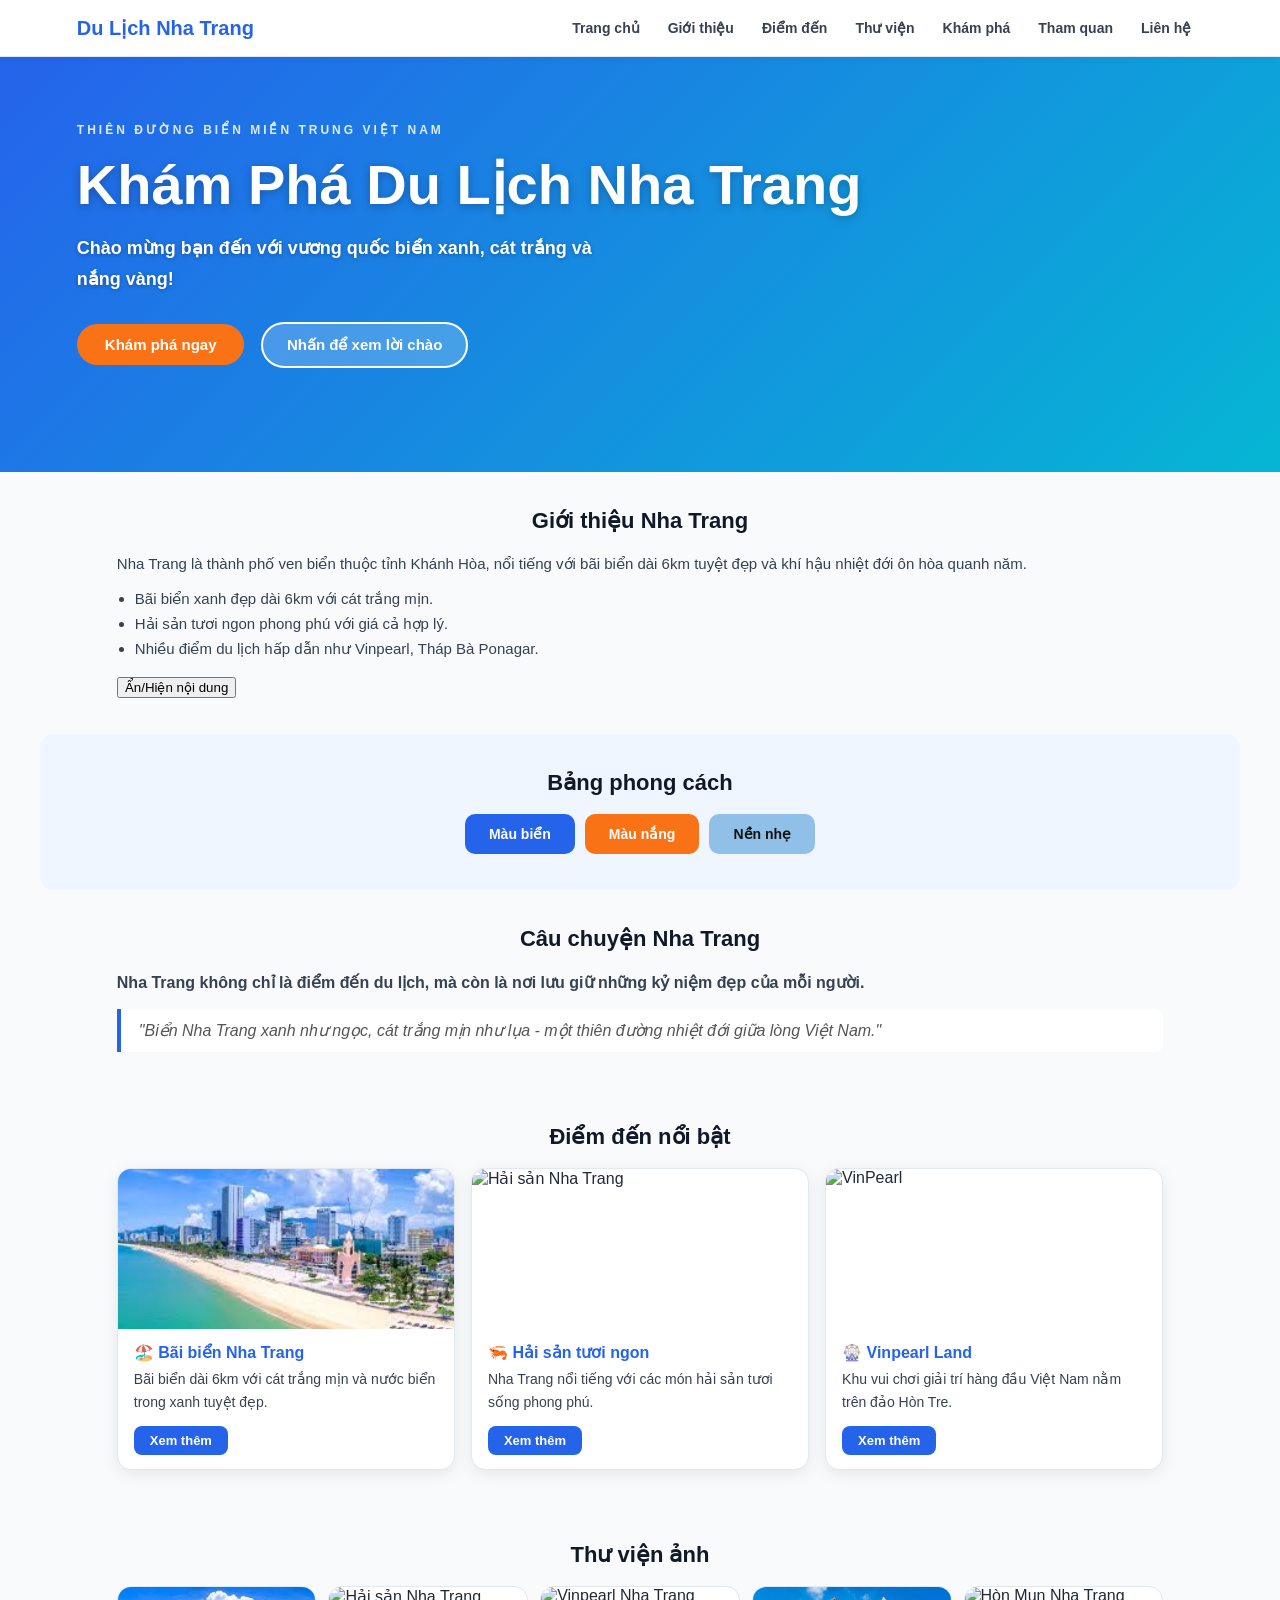
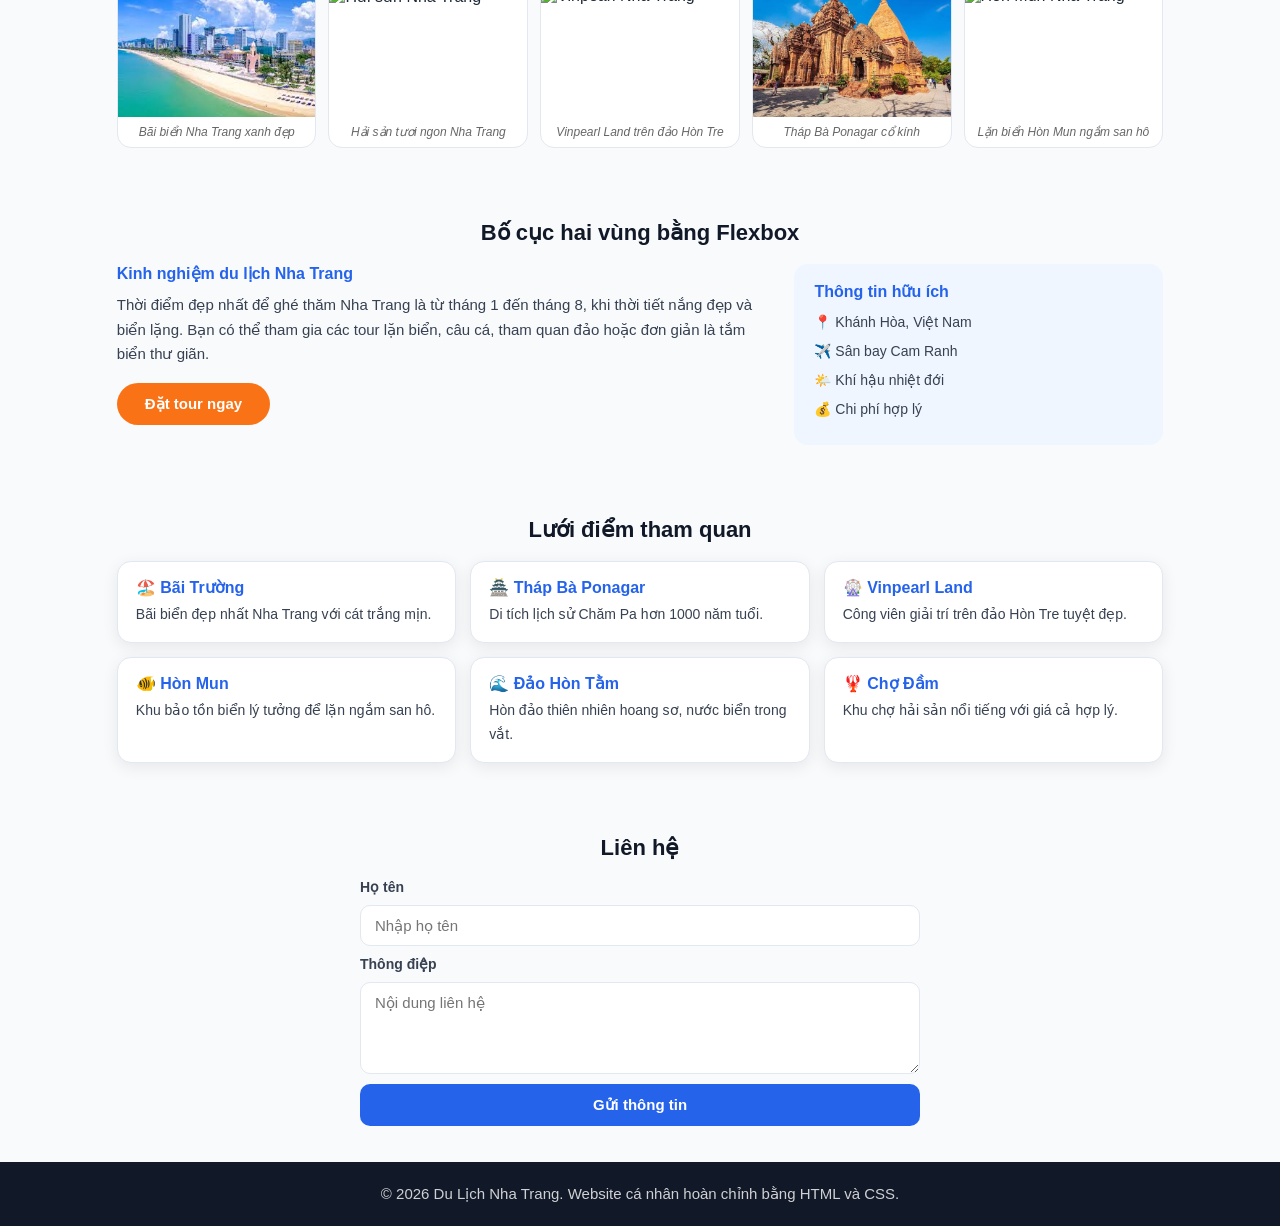
==== index.html @ 10d7f63f "Update index.html" ====
<!DOCTYPE html>
<html lang="vi">
<head>
  <link rel="stylesheet" href="css/styletonghop.css">
  <meta charset="UTF-8">
  <meta name="viewport" content="width=device-width, initial-scale=1.0">
  <title>Du Lịch Nha Trang</title>
</head>
<body>

<header class="site-header" id="top">
  <div class="brand">Du Lịch Nha Trang</div>
  <nav class="main-nav" aria-label="Điều hướng chính">
    <a href="#hero">Trang chủ</a>
    <a href="#about">Giới thiệu</a>
    <a href="#features">Điểm đến</a>
    <a href="#gallery">Thư viện</a>
    <a href="#layout">Khám phá</a>
    <a href="#portfolio">Tham quan</a>
    <a href="#contact">Liên hệ</a>
  </nav>
</header>

<main>

  <section class="hero" id="hero">
    <p class="eyebrow">Thiên đường biển miền Trung Việt Nam</p>
    <h1 id="mainTitle">Khám Phá Nha Trang</h1>
    <p class="intro" id="welcomeText">Nha Trang - thành phố biển xinh đẹp với bãi cát trắng mịn, nước biển xanh</p>
    <a class="primary-button" href="#about">Khám phá ngay</a>
    <button id="helloBtn">Nhấn để xem lời chào</button>
    <p id="helloResult"></p>
  </section>

  <section class="section about-section" id="about">
    <h2>Giới thiệu Nha Trang</h2>
    
    <div id="aboutContent">
      <p>Nha Trang là thành phố ven biển thuộc tỉnh Khánh Hòa, nổi tiếng với bãi biển dài 6km tuyệt đẹp và khí hậu nhiệt đới ôn hòa quanh năm.</p>
      <ul class="topic-list">
        <li>Bãi biển xanh đẹp dài 6km với cát trắng mịn.</li>
        <li>Hải sản tươi ngon phong phú với giá cả hợp lý.</li>
        <li>Nhiều điểm du lịch hấp dẫn như Vinpearl, Tháp Bà Ponagar.</li>
      </ul>
    </div>
    
    <button id="toggleAboutBtn">Ẩn/Hiện nội dung</button>
  </section>

  <section class="section style-guide" id="style-guide">
    <h2>Bảng phong cách</h2>
    <div class="swatches">
      <div class="swatch swatch-primary">Màu biển</div>
      <div class="swatch swatch-accent">Màu nắng</div>
      <div class="swatch swatch-soft">Nền nhẹ</div>
    </div>
  </section>

  <section class="section story-section" id="story">
    <h2>Câu chuyện Nha Trang</h2>
    <p class="lead">Nha Trang không chỉ là điểm đến du lịch, mà còn là nơi lưu giữ những kỷ niệm đẹp của mỗi người.</p>
    <blockquote>"Biển Nha Trang xanh như ngọc, cát trắng mịn như lụa - một thiên đường nhiệt đới giữa lòng Việt Nam."</blockquote>
  </section>

  <section class="section feature-section" id="features">
    <h2>Điểm đến nổi bật</h2>
    <div class="card-row">
      <article class="feature-card">
        <img src="img/biennhatrang.jpg" alt="Biển Nha Trang">
        <div class="card-body">
          <h3>🏖️ Bãi biển Nha Trang</h3>
          <p>Bãi biển dài 6km với cát trắng mịn và nước biển trong xanh tuyệt đẹp.</p>
          <a href="#" class="btn">Xem thêm</a>
        </div>
      </article>
      <article class="feature-card">
        <img src="img/haisannhatrang.jpg" alt="Hải sản Nha Trang">
        <div class="card-body">
          <h3>🦐 Hải sản tươi ngon</h3>
          <p>Nha Trang nổi tiếng với các món hải sản tươi sống phong phú.</p>
          <a href="#" class="btn">Xem thêm</a>
        </div>
      </article>
      <article class="feature-card">
        <img src="img/vin.jpg" alt="VinPearl">
        <div class="card-body">
          <h3>🎡 Vinpearl Land</h3>
          <p>Khu vui chơi giải trí hàng đầu Việt Nam nằm trên đảo Hòn Tre.</p>
          <a href="#" class="btn">Xem thêm</a>
        </div>
      </article>
    </div>
  </section>

  <section class="section gallery-section" id="gallery">
    <h2>Thư viện ảnh</h2>
    <div class="image-strip">
      <figure>
        <img src="img/biennhatrang.jpg" alt="Biển Nha Trang">
        <figcaption>Bãi biển Nha Trang xanh đẹp</figcaption>
      </figure>
      <figure>
        <img src="img/haisannhatrang.jpg" alt="Hải sản Nha Trang">
        <figcaption>Hải sản tươi ngon Nha Trang</figcaption>
      </figure>
      <figure>
        <img src="img/vin.jpg" alt="Vinpearl Nha Trang">
        <figcaption>Vinpearl Land trên đảo Hòn Tre</figcaption>
      </figure>
      <figure>
        <img src="img/thapba.jpg" alt="Tháp Bà Ponagar">
        <figcaption>Tháp Bà Ponagar cổ kính</figcaption>
      </figure>
      <figure>
        <img src="img/honmun.jpg" alt="Hòn Mun Nha Trang">
        <figcaption>Lặn biển Hòn Mun ngắm san hô</figcaption>
      </figure>
    </div>
  </section>

  <section class="section layout-section" id="layout">
    <h2>Bố cục hai vùng bằng Flexbox</h2>
    <div class="content-layout">
      <article class="main-content">
        <h3>Kinh nghiệm du lịch Nha Trang</h3>
        <p>Thời điểm đẹp nhất để ghé thăm Nha Trang là từ tháng 1 đến tháng 8, khi thời tiết nắng đẹp và biển lặng. Bạn có thể tham gia các tour lặn biển, câu cá, tham quan đảo hoặc đơn giản là tắm biển thư giãn.</p>
        <a class="primary-button" href="#contact">Đặt tour ngay</a>
      </article>
      <aside class="side-panel">
        <h3>Thông tin hữu ích</h3>
        <p>📍 Khánh Hòa, Việt Nam</p>
        <p>✈️ Sân bay Cam Ranh</p>
        <p>🌤️ Khí hậu nhiệt đới</p>
        <p>💰 Chi phí hợp lý</p>
      </aside>
    </div>
  </section>

  <section class="section portfolio-section" id="portfolio">
    <h2>Lưới điểm tham quan</h2>
    <div class="portfolio-grid">
      <article>
        <h3>🏖️ Bãi Trường</h3>
        <p>Bãi biển đẹp nhất Nha Trang với cát trắng mịn.</p>
      </article>
      <article>
        <h3>🏯 Tháp Bà Ponagar</h3>
        <p>Di tích lịch sử Chăm Pa hơn 1000 năm tuổi.</p>
      </article>
      <article>
        <h3>🎡 Vinpearl Land</h3>
        <p>Công viên giải trí trên đảo Hòn Tre tuyệt đẹp.</p>
      </article>
      <article>
        <h3>🐠 Hòn Mun</h3>
        <p>Khu bảo tồn biển lý tưởng để lặn ngắm san hô.</p>
      </article>
      <article>
        <h3>🌊 Đảo Hòn Tằm</h3>
        <p>Hòn đảo thiên nhiên hoang sơ, nước biển trong vắt.</p>
      </article>
      <article>
        <h3>🦞 Chợ Đầm</h3>
        <p>Khu chợ hải sản nổi tiếng với giá cả hợp lý.</p>
      </article>
    </div>
  </section>

  <section class="section contact-section" id="contact">
    <h2>Liên hệ</h2>
    <form class="contact-form" action="#" method="post">
      <label for="fullName">Họ tên</label>
      <input id="fullName" name="fullName" type="text" placeholder="Nhập họ tên">
      <label for="message">Thông điệp</label>
      <textarea id="message" name="message" rows="4" placeholder="Nội dung liên hệ"></textarea>
      <button type="submit">Gửi thông tin</button>
    </form>
  </section>

</main>

<footer class="site-footer">
  <p>© 2026 Du Lịch Nha Trang. Website cá nhân hoàn chỉnh bằng HTML và CSS.</p>
</footer>
  <script src="js/script.js"></script>
</body>
</html>
---- css/styletonghop.css ----
/* ============================================================
   styletonghop.css — Du Lịch Nha Trang
   ============================================================ */

/* --- Reset --- */
*, *::before, *::after { box-sizing: border-box; }

body {
  margin: 0;
  font-family: 'Segoe UI', Arial, sans-serif;
  color: #1f2937;
  background-color: #f8fafc;
}

h1, h2, h3, h4, p { margin: 0; }
a { color: #2563eb; text-decoration: none; }

img {
  max-width: 100%;
  height: auto;
  display: block;
}

/* --- CSS Variables --- */
:root {
  --primary: #2563eb;
  --accent:  #f97316;
  --soft:    #eff6ff;
  --dark:    #111827;
  --border:  #e2e8f0;
  --radius:  14px;
  --shadow:  0 4px 16px rgba(0,0,0,0.08);
}

/* ============================================================
   HEADER & NAV
   ============================================================ */
.site-header {
  display: flex;
  align-items: center;
  justify-content: space-between;
  padding: 14px 6%;
  background: #fff;
  border-bottom: 1px solid var(--border);
  position: sticky;
  top: 0;
  z-index: 100;
  box-shadow: 0 1px 8px rgba(0,0,0,0.06);
}

.brand {
  font-weight: 800;
  font-size: 20px;
  color: var(--primary);
}

.main-nav {
  display: flex;
  gap: 4px;
}

.main-nav a {
  padding: 6px 12px;
  border-radius: 8px;
  font-size: 14px;
  font-weight: 600;
  color: #374151;
  transition: background 0.2s, color 0.2s;
}

.main-nav a:hover {
  background: var(--soft);
  color: var(--primary);
}

/* ============================================================
   HERO
   ============================================================ */
.hero {
  padding: 64px 6%;
  background: linear-gradient(135deg, var(--primary) 0%, #06b6d4 100%);
  color: white;
}

.eyebrow {
  font-size: 12px;
  letter-spacing: 3px;
  text-transform: uppercase;
  opacity: 0.85;
  margin-bottom: 12px;
  font-weight: 600;
  color: white;
}

#mainTitle {
  font-size: clamp(32px, 5vw, 56px);
  font-weight: 800;
  line-height: 1.15;
  margin-bottom: 16px;
  color: white;
  text-shadow: 0 2px 8px rgba(0,0,0,0.25);
}

.intro {
  font-size: 18px;
  font-weight: 600;
  line-height: 1.7;
  max-width: 560px;
  margin-bottom: 28px;
  color: white;
  text-shadow: 0 1px 4px rgba(0,0,0,0.3);
  opacity: 1;
}

.primary-button {
  display: inline-block;
  padding: 12px 28px;
  background: var(--accent);
  color: #fff;
  border-radius: 999px;
  font-weight: 700;
  font-size: 15px;
  transition: opacity 0.2s, transform 0.2s;
  border: none;
  cursor: pointer;
}

.primary-button:hover {
  opacity: 0.88;
  transform: translateY(-1px);
}

/* Lời chào hiện sau khi click */
#helloResult {
  margin-top: 16px;
  font-size: 17px;
  font-weight: 700;
  color: white;
  text-shadow: 0 2px 6px rgba(0,0,0,0.3);
  min-height: 24px;
}

/* ============================================================
   SECTIONS CHUNG
   ============================================================ */
.section {
  padding: 36px 6%;
  max-width: 1200px;
  margin: 0 auto;
}

h2 {
  font-size: 22px;
  font-weight: 700;
  text-align: center;
  color: var(--dark);
  margin-bottom: 18px;
}

h3 {
  font-size: 16px;
  font-weight: 700;
  color: var(--primary);
  margin-bottom: 6px;
}

p, li {
  font-size: 15px;
  line-height: 1.65;
  color: #374151;
}

.topic-list {
  padding-left: 18px;
  margin-top: 10px;
  line-height: 2;
}

/* ============================================================
   ABOUT
   ============================================================ */
.about-section p {
  margin-top: 8px;
}

/* ============================================================
   BẢNG PHONG CÁCH
   ============================================================ */
.style-guide {
  background: var(--soft);
  border-radius: var(--radius);
}

.swatches {
  display: flex;
  gap: 10px;
  flex-wrap: wrap;
  justify-content: center;
}

.swatch {
  padding: 12px 24px;
  border-radius: 10px;
  font-weight: 700;
  font-size: 14px;
  color: white;
}

.swatch-primary { background: var(--primary); }
.swatch-accent  { background: var(--accent); }
.swatch-soft    { background: #90c0e8; color: #111; }

/* ============================================================
   STORY / BLOCKQUOTE
   ============================================================ */
.lead {
  font-size: 16px;
  font-weight: 600;
  margin-bottom: 12px;
}

blockquote {
  font-size: 16px;
  font-style: italic;
  border-left: 4px solid var(--primary);
  padding: 12px 18px;
  background: white;
  border-radius: 0 8px 8px 0;
  color: #555;
  margin: 0;
}

/* ============================================================
   CARDS (Điểm đến nổi bật)
   ============================================================ */
.card-row {
  display: flex;
  gap: 16px;
  flex-wrap: wrap;
}

.feature-card {
  flex: 1;
  min-width: 220px;
  border: 1px solid var(--border);
  border-radius: var(--radius);
  background: #fff;
  box-shadow: var(--shadow);
  overflow: hidden;
  transition: transform 0.2s, box-shadow 0.2s;
}

.feature-card:hover {
  transform: translateY(-3px);
  box-shadow: 0 8px 24px rgba(0,0,0,0.12);
}

.feature-card img {
  width: 100%;
  height: 160px;
  object-fit: cover;
  border-radius: 0;
}

.card-body {
  padding: 14px 16px;
}

.card-body h3 { margin-bottom: 6px; }

.card-body p {
  font-size: 14px;
  margin-bottom: 12px;
}

.btn {
  display: inline-block;
  padding: 7px 16px;
  background: var(--primary);
  color: white;
  border-radius: 8px;
  font-weight: 700;
  font-size: 13px;
  transition: background 0.2s;
}

.btn:hover { background: #1d4ed8; }

/* ============================================================
   GALLERY (Thư viện ảnh)
   ============================================================ */
.image-strip {
  display: flex;
  gap: 12px;
  flex-wrap: wrap;
}

.image-strip figure {
  flex: 1;
  min-width: 160px;
  margin: 0;
  border: 1px solid var(--border);
  border-radius: var(--radius);
  background: white;
  overflow: hidden;
}

.image-strip figure img {
  width: 100%;
  height: 130px;
  object-fit: cover;
  border-radius: 0;
}

figcaption {
  padding: 8px 10px;
  font-size: 12px;
  color: #666;
  text-align: center;
  font-style: italic;
}

/* ============================================================
   LAYOUT (Flexbox 2 cột)
   ============================================================ */
.content-layout {
  display: flex;
  gap: 20px;
  align-items: flex-start;
}

.main-content { flex: 2; }

.main-content p { margin: 10px 0 16px; }

.side-panel {
  flex: 1;
  padding: 18px 20px;
  background: var(--soft);
  border-radius: var(--radius);
}

.side-panel h3 { margin-bottom: 10px; }

.side-panel p {
  margin-bottom: 6px;
  font-size: 14px;
}

/* ============================================================
   PORTFOLIO GRID (Lưới tham quan)
   ============================================================ */
.portfolio-grid {
  display: grid;
  grid-template-columns: repeat(3, 1fr);
  gap: 14px;
}

.portfolio-grid article {
  padding: 16px 18px;
  background: #fff;
  border: 1px solid var(--border);
  border-radius: var(--radius);
  box-shadow: var(--shadow);
  transition: transform 0.2s;
}

.portfolio-grid article:hover {
  transform: translateY(-2px);
}

.portfolio-grid article h3 {
  margin-bottom: 6px;
}

.portfolio-grid article p {
  font-size: 14px;
}

/* ============================================================
   CONTACT FORM
   ============================================================ */
.contact-form {
  max-width: 560px;
  margin: 0 auto;
  display: grid;
  gap: 10px;
}

label {
  font-size: 14px;
  font-weight: 600;
  color: #374151;
}

input, textarea {
  width: 100%;
  padding: 11px 14px;
  border: 1px solid var(--border);
  border-radius: 10px;
  font: inherit;
  font-size: 15px;
  transition: border-color 0.2s;
}

input:focus, textarea:focus {
  outline: none;
  border-color: var(--primary);
}

button[type="submit"] {
  padding: 12px;
  background: var(--primary);
  color: white;
  border: 0;
  border-radius: 10px;
  font-weight: 700;
  font-size: 15px;
  cursor: pointer;
  transition: background 0.2s;
}

button[type="submit"]:hover {
  background: #1d4ed8;
}

/* ============================================================
   FOOTER
   ============================================================ */
.site-footer {
  padding: 20px 6%;
  text-align: center;
  color: white;
  background: var(--dark);
  font-size: 14px;
}

.site-footer p { color: rgba(255,255,255,0.8); }

/* ============================================================
   RESPONSIVE
   ============================================================ */
@media (max-width: 768px) {
  .site-header { padding: 12px 4%; }
  .main-nav a { padding: 5px 8px; font-size: 13px; }

  .hero { padding: 36px 4%; }

  .section { padding: 24px 4%; }

  .card-row,
  .content-layout,
  .image-strip { flex-direction: column; }

  .feature-card { min-width: unset; }

  .portfolio-grid { grid-template-columns: 1fr 1fr; }
}

@media (max-width: 480px) {
  .main-nav { display: none; }
  .portfolio-grid { grid-template-columns: 1fr; }
}

/* Nút helloBtn trong hero */
#helloBtn {
  margin-left: 12px;
  padding: 12px 24px;
  background: rgba(255,255,255,0.2);
  color: white;
  border: 2px solid white;
  border-radius: 999px;
  font-weight: 700;
  font-size: 15px;
  cursor: pointer;
  transition: background 0.2s;
}

#helloBtn:hover {
  background: rgba(255,255,255,0.35);
}
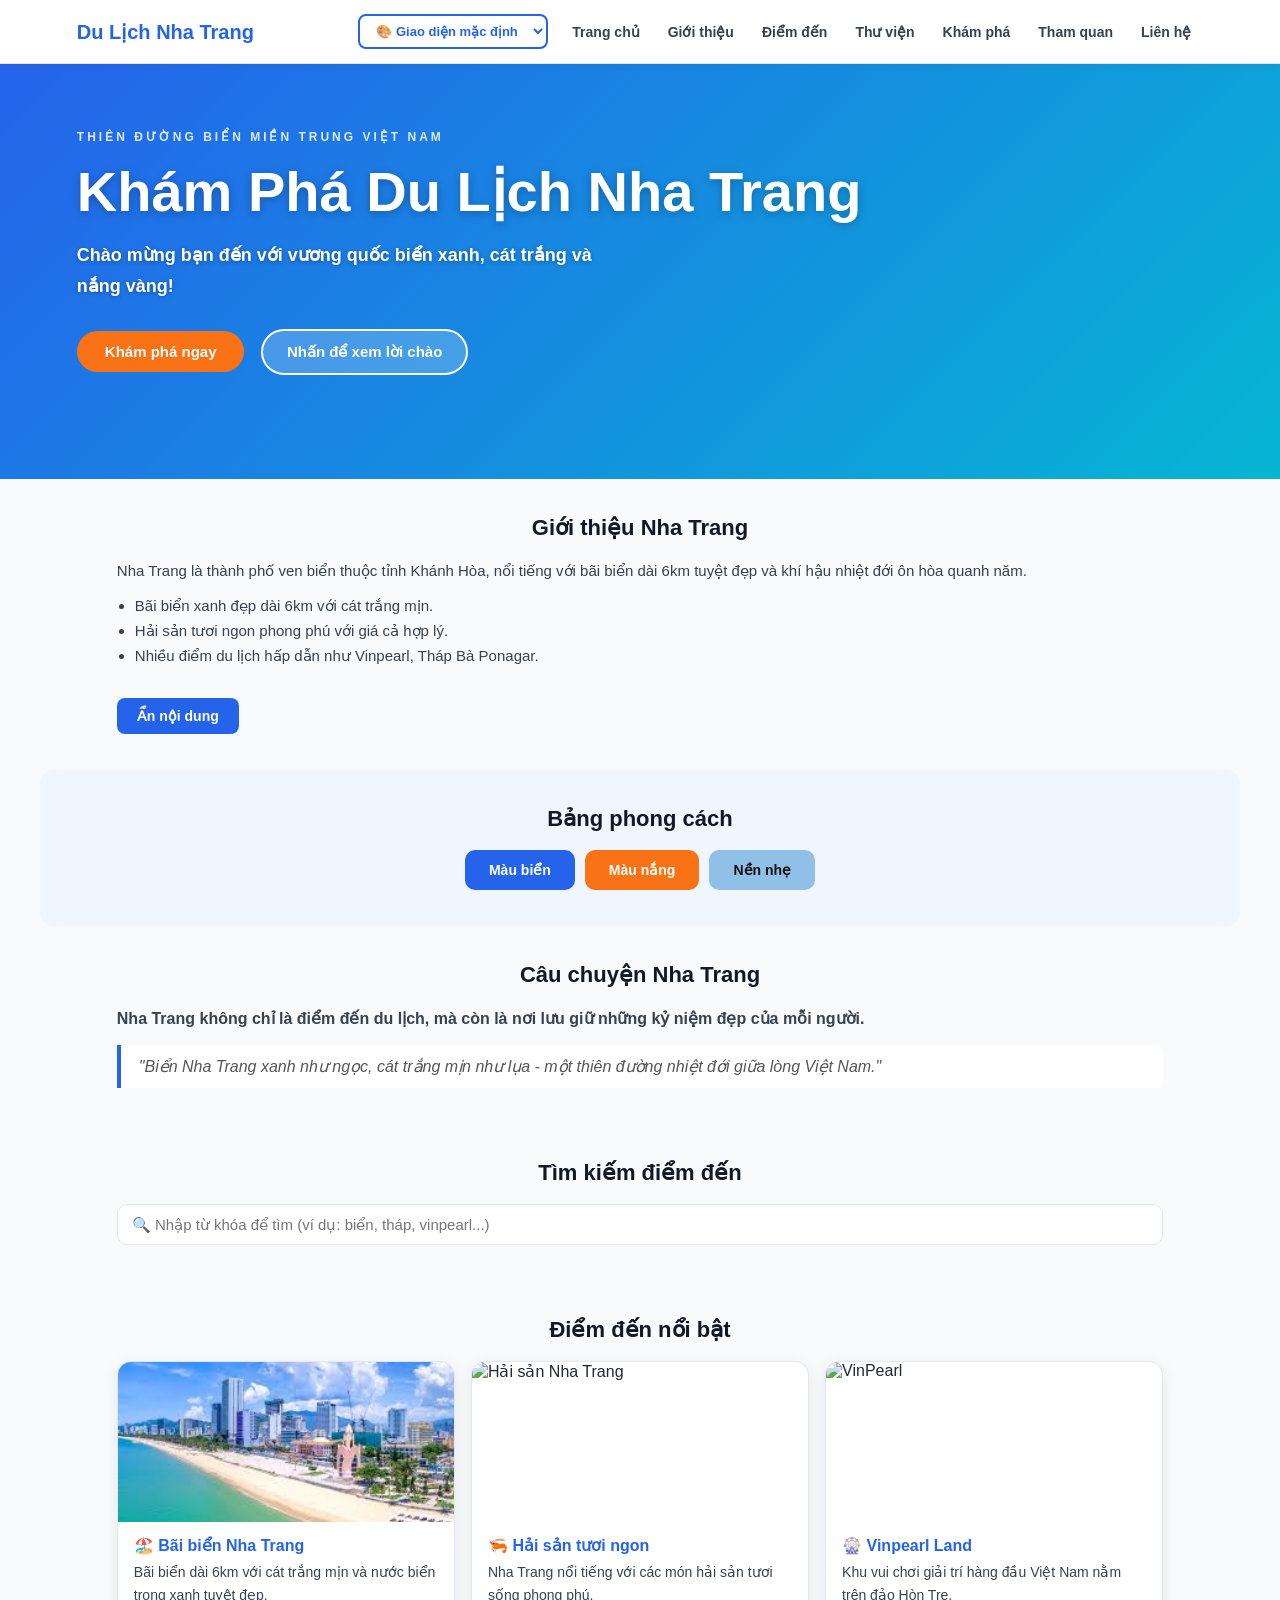
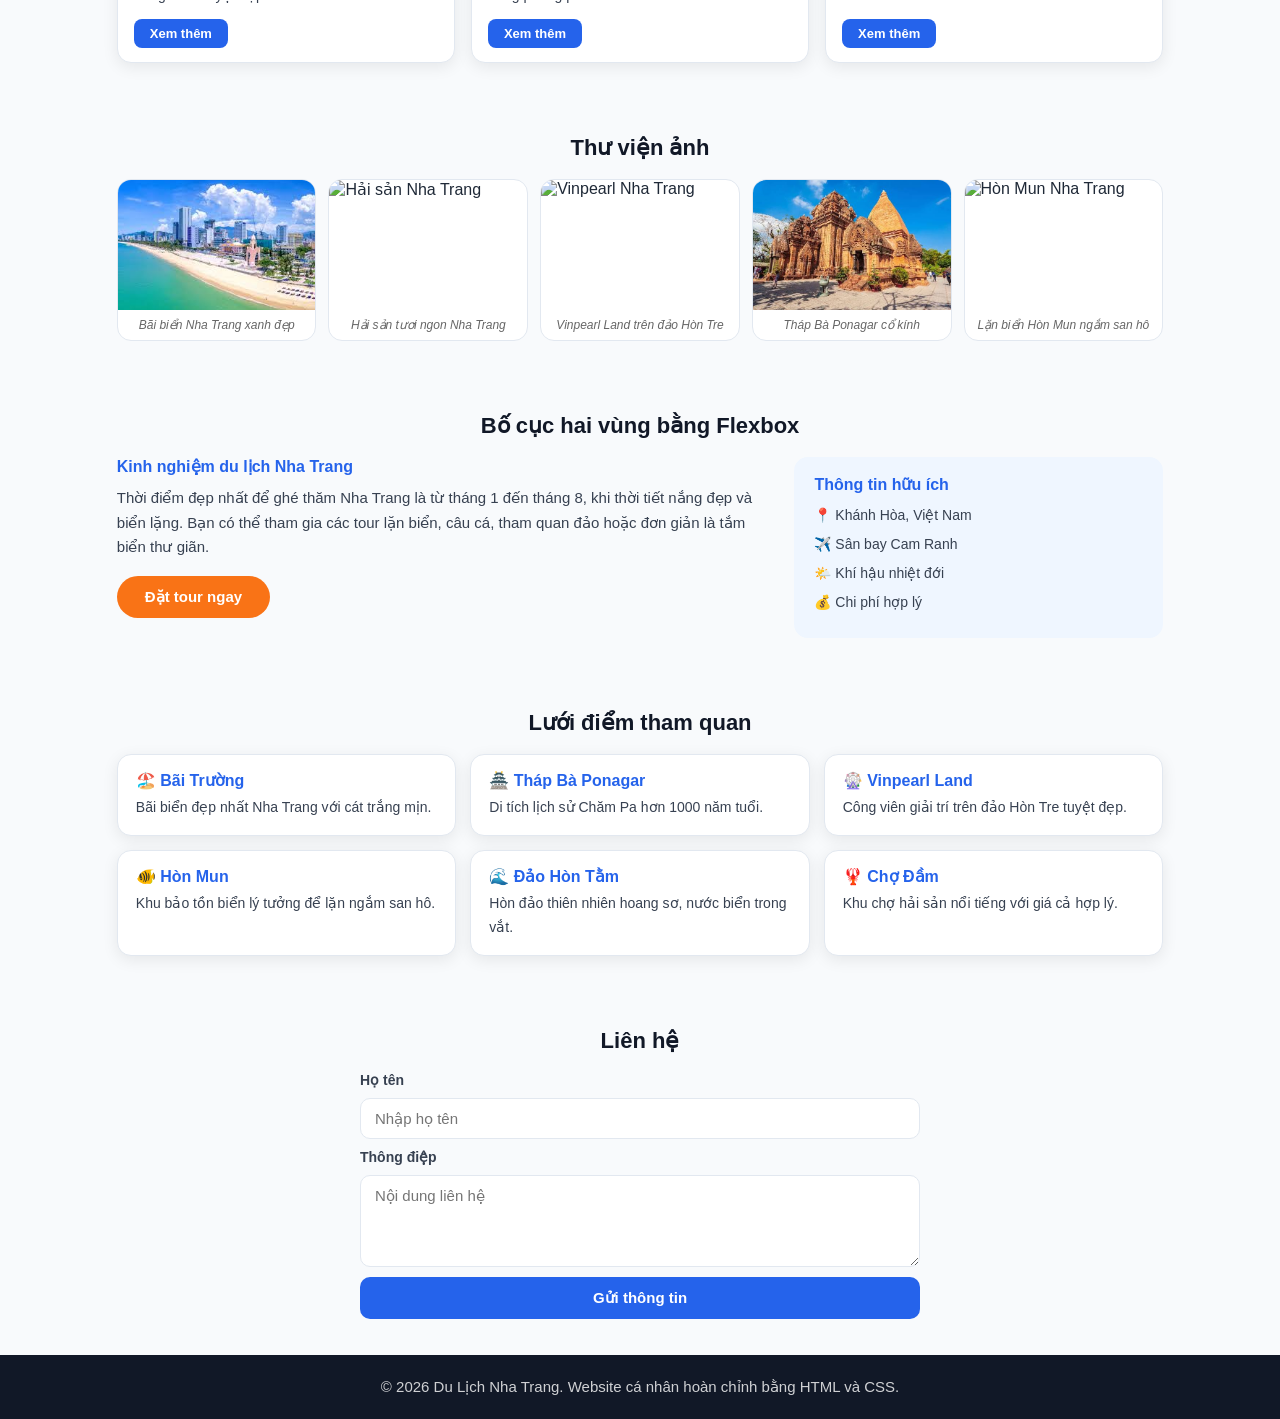
==== commit 4e506cb0: "Update index.html" ====
--- a/index.html
+++ b/index.html
@@ -10,15 +10,28 @@
 
 <header class="site-header" id="top">
   <div class="brand">Du Lịch Nha Trang</div>
-  <nav class="main-nav" aria-label="Điều hướng chính">
-    <a href="#hero">Trang chủ</a>
-    <a href="#about">Giới thiệu</a>
-    <a href="#features">Điểm đến</a>
-    <a href="#gallery">Thư viện</a>
-    <a href="#layout">Khám phá</a>
-    <a href="#portfolio">Tham quan</a>
-    <a href="#contact">Liên hệ</a>
-  </nav>
+
+  <div class="header-right">
+    <!-- BÀI 6: Hộp chọn chủ đề giao diện -->
+    <select id="themeSelect" title="Chọn giao diện">
+      <option value="">🎨 Giao diện mặc định</option>
+      <option value="dark-mode">🌙 Nền tối</option>
+      <option value="warm-mode">🌅 Nền ấm</option>
+    </select>
+
+    <!-- BÀI 5: Nút Menu responsive -->
+    <button id="menuToggle" class="menu-toggle">☰ Menu</button>
+
+    <nav class="main-nav" id="mainMenu" aria-label="Điều hướng chính">
+      <a href="#hero">Trang chủ</a>
+      <a href="#about">Giới thiệu</a>
+      <a href="#features">Điểm đến</a>
+      <a href="#gallery">Thư viện</a>
+      <a href="#layout">Khám phá</a>
+      <a href="#portfolio">Tham quan</a>
+      <a href="#contact">Liên hệ</a>
+    </nav>
+  </div>
 </header>
 
 <main>
@@ -34,7 +47,6 @@
 
   <section class="section about-section" id="about">
     <h2>Giới thiệu Nha Trang</h2>
-    
     <div id="aboutContent">
       <p>Nha Trang là thành phố ven biển thuộc tỉnh Khánh Hòa, nổi tiếng với bãi biển dài 6km tuyệt đẹp và khí hậu nhiệt đới ôn hòa quanh năm.</p>
       <ul class="topic-list">
@@ -43,8 +55,7 @@
         <li>Nhiều điểm du lịch hấp dẫn như Vinpearl, Tháp Bà Ponagar.</li>
       </ul>
     </div>
-    
-    <button id="toggleAboutBtn">Ẩn/Hiện nội dung</button>
+    <button id="toggleAboutBtn">Ẩn nội dung</button>
   </section>
 
   <section class="section style-guide" id="style-guide">
@@ -62,10 +73,21 @@
     <blockquote>"Biển Nha Trang xanh như ngọc, cát trắng mịn như lụa - một thiên đường nhiệt đới giữa lòng Việt Nam."</blockquote>
   </section>
 
+  <!-- ============================================================
+       BÀI 7: Ô TÌM KIẾM NHANH NỘI DUNG
+       ============================================================ -->
+  <section class="section search-section" id="search">
+    <h2>Tìm kiếm điểm đến</h2>
+    <div class="search-box">
+      <input type="text" id="searchInput" placeholder="🔍 Nhập từ khóa để tìm (ví dụ: biển, tháp, vinpearl...)">
+    </div>
+    <p id="searchNoResult" class="search-no-result hidden">Không tìm thấy nội dung phù hợp.</p>
+  </section>
+
   <section class="section feature-section" id="features">
     <h2>Điểm đến nổi bật</h2>
     <div class="card-row">
-      <article class="feature-card">
+      <article class="feature-card search-item">
         <img src="img/biennhatrang.jpg" alt="Biển Nha Trang">
         <div class="card-body">
           <h3>🏖️ Bãi biển Nha Trang</h3>
@@ -73,7 +95,7 @@
           <a href="#" class="btn">Xem thêm</a>
         </div>
       </article>
-      <article class="feature-card">
+      <article class="feature-card search-item">
         <img src="img/haisannhatrang.jpg" alt="Hải sản Nha Trang">
         <div class="card-body">
           <h3>🦐 Hải sản tươi ngon</h3>
@@ -81,7 +103,7 @@
           <a href="#" class="btn">Xem thêm</a>
         </div>
       </article>
-      <article class="feature-card">
+      <article class="feature-card search-item">
         <img src="img/vin.jpg" alt="VinPearl">
         <div class="card-body">
           <h3>🎡 Vinpearl Land</h3>
@@ -139,27 +161,27 @@
   <section class="section portfolio-section" id="portfolio">
     <h2>Lưới điểm tham quan</h2>
     <div class="portfolio-grid">
-      <article>
+      <article class="search-item">
         <h3>🏖️ Bãi Trường</h3>
         <p>Bãi biển đẹp nhất Nha Trang với cát trắng mịn.</p>
       </article>
-      <article>
+      <article class="search-item">
         <h3>🏯 Tháp Bà Ponagar</h3>
         <p>Di tích lịch sử Chăm Pa hơn 1000 năm tuổi.</p>
       </article>
-      <article>
+      <article class="search-item">
         <h3>🎡 Vinpearl Land</h3>
         <p>Công viên giải trí trên đảo Hòn Tre tuyệt đẹp.</p>
       </article>
-      <article>
+      <article class="search-item">
         <h3>🐠 Hòn Mun</h3>
         <p>Khu bảo tồn biển lý tưởng để lặn ngắm san hô.</p>
       </article>
-      <article>
+      <article class="search-item">
         <h3>🌊 Đảo Hòn Tằm</h3>
         <p>Hòn đảo thiên nhiên hoang sơ, nước biển trong vắt.</p>
       </article>
-      <article>
+      <article class="search-item">
         <h3>🦞 Chợ Đầm</h3>
         <p>Khu chợ hải sản nổi tiếng với giá cả hợp lý.</p>
       </article>
@@ -182,6 +204,7 @@
 <footer class="site-footer">
   <p>© 2026 Du Lịch Nha Trang. Website cá nhân hoàn chỉnh bằng HTML và CSS.</p>
 </footer>
-  <script src="js/script.js"></script>
+
+<script src="js/script.js"></script>
 </body>
 </html>
--- a/css/styletonghop.css
+++ b/css/styletonghop.css
@@ -10,6 +10,7 @@
   font-family: 'Segoe UI', Arial, sans-serif;
   color: #1f2937;
   background-color: #f8fafc;
+  transition: background-color 0.3s, color 0.3s;
 }
 
 h1, h2, h3, h4, p { margin: 0; }
@@ -46,12 +47,38 @@
   top: 0;
   z-index: 100;
   box-shadow: 0 1px 8px rgba(0,0,0,0.06);
+  transition: background 0.3s, border-color 0.3s;
 }
 
 .brand {
   font-weight: 800;
   font-size: 20px;
   color: var(--primary);
+}
+
+/* Khu vực bên phải header: nav + theme select */
+.header-right {
+  display: flex;
+  align-items: center;
+  gap: 12px;
+}
+
+/* --- Hộp chọn chủ đề --- */
+#themeSelect {
+  padding: 7px 12px;
+  border: 2px solid var(--primary);
+  border-radius: 8px;
+  font-size: 13px;
+  font-weight: 600;
+  color: var(--primary);
+  background: white;
+  cursor: pointer;
+  outline: none;
+  transition: background 0.2s, color 0.2s;
+}
+
+#themeSelect:hover {
+  background: var(--soft);
 }
 
 .main-nav {
@@ -109,7 +136,6 @@
   margin-bottom: 28px;
   color: white;
   text-shadow: 0 1px 4px rgba(0,0,0,0.3);
-  opacity: 1;
 }
 
 .primary-button {
@@ -130,7 +156,6 @@
   transform: translateY(-1px);
 }
 
-/* Lời chào hiện sau khi click */
 #helloResult {
   margin-top: 16px;
   font-size: 17px;
@@ -138,6 +163,23 @@
   color: white;
   text-shadow: 0 2px 6px rgba(0,0,0,0.3);
   min-height: 24px;
+}
+
+#helloBtn {
+  margin-left: 12px;
+  padding: 12px 24px;
+  background: rgba(255,255,255,0.2);
+  color: white;
+  border: 2px solid white;
+  border-radius: 999px;
+  font-weight: 700;
+  font-size: 15px;
+  cursor: pointer;
+  transition: background 0.2s;
+}
+
+#helloBtn:hover {
+  background: rgba(255,255,255,0.35);
 }
 
 /* ============================================================
@@ -231,7 +273,7 @@
 }
 
 /* ============================================================
-   CARDS (Điểm đến nổi bật)
+   CARDS
    ============================================================ */
 .card-row {
   display: flex;
@@ -259,7 +301,6 @@
   width: 100%;
   height: 160px;
   object-fit: cover;
-  border-radius: 0;
 }
 
 .card-body {
@@ -287,7 +328,7 @@
 .btn:hover { background: #1d4ed8; }
 
 /* ============================================================
-   GALLERY (Thư viện ảnh)
+   GALLERY
    ============================================================ */
 .image-strip {
   display: flex;
@@ -309,7 +350,6 @@
   width: 100%;
   height: 130px;
   object-fit: cover;
-  border-radius: 0;
 }
 
 figcaption {
@@ -321,7 +361,7 @@
 }
 
 /* ============================================================
-   LAYOUT (Flexbox 2 cột)
+   LAYOUT
    ============================================================ */
 .content-layout {
   display: flex;
@@ -330,7 +370,6 @@
 }
 
 .main-content { flex: 2; }
-
 .main-content p { margin: 10px 0 16px; }
 
 .side-panel {
@@ -348,7 +387,7 @@
 }
 
 /* ============================================================
-   PORTFOLIO GRID (Lưới tham quan)
+   PORTFOLIO GRID
    ============================================================ */
 .portfolio-grid {
   display: grid;
@@ -365,17 +404,9 @@
   transition: transform 0.2s;
 }
 
-.portfolio-grid article:hover {
-  transform: translateY(-2px);
-}
-
-.portfolio-grid article h3 {
-  margin-bottom: 6px;
-}
-
-.portfolio-grid article p {
-  font-size: 14px;
-}
+.portfolio-grid article:hover { transform: translateY(-2px); }
+.portfolio-grid article h3 { margin-bottom: 6px; }
+.portfolio-grid article p { font-size: 14px; }
 
 /* ============================================================
    CONTACT FORM
@@ -420,9 +451,7 @@
   transition: background 0.2s;
 }
 
-button[type="submit"]:hover {
-  background: #1d4ed8;
-}
+button[type="submit"]:hover { background: #1d4ed8; }
 
 /* ============================================================
    FOOTER
@@ -443,39 +472,206 @@
 @media (max-width: 768px) {
   .site-header { padding: 12px 4%; }
   .main-nav a { padding: 5px 8px; font-size: 13px; }
-
   .hero { padding: 36px 4%; }
-
   .section { padding: 24px 4%; }
-
-  .card-row,
-  .content-layout,
-  .image-strip { flex-direction: column; }
-
+  .card-row, .content-layout, .image-strip { flex-direction: column; }
   .feature-card { min-width: unset; }
-
   .portfolio-grid { grid-template-columns: 1fr 1fr; }
 }
 
 @media (max-width: 480px) {
   .main-nav { display: none; }
   .portfolio-grid { grid-template-columns: 1fr; }
-}
-
-/* Nút helloBtn trong hero */
-#helloBtn {
-  margin-left: 12px;
-  padding: 12px 24px;
-  background: rgba(255,255,255,0.2);
-  color: white;
-  border: 2px solid white;
-  border-radius: 999px;
-  font-weight: 700;
-  font-size: 15px;
+  #themeSelect { font-size: 12px; padding: 6px 8px; }
+}
+
+/* ============================================================
+   BÀI 4: CSS ẨN/HIỆN NỘI DUNG
+   ============================================================ */
+.hidden {
+  display: none !important;
+}
+
+#toggleAboutBtn {
+  margin-top: 14px;
+  padding: 10px 20px;
+  background-color: var(--primary);
+  color: white;
+  border: none;
+  border-radius: 8px;
+  font-weight: 700;
+  font-size: 14px;
   cursor: pointer;
   transition: background 0.2s;
 }
 
-#helloBtn:hover {
-  background: rgba(255,255,255,0.35);
-}
+#toggleAboutBtn:hover { background-color: #1d4ed8; }
+
+/* ============================================================
+   BÀI 5: CSS MENU RESPONSIVE
+   ============================================================ */
+.menu-toggle {
+  display: none;
+  padding: 8px 16px;
+  background-color: var(--primary);
+  color: white;
+  border: none;
+  border-radius: 8px;
+  font-weight: 700;
+  font-size: 14px;
+  cursor: pointer;
+  transition: background 0.2s;
+}
+
+.menu-toggle:hover { background-color: #1d4ed8; }
+
+@media (max-width: 768px) {
+  .menu-toggle { display: inline-block; }
+
+  .main-nav {
+    display: none;
+    flex-direction: column;
+    position: absolute;
+    top: 100%;
+    left: 0;
+    width: 100%;
+    background-color: white;
+    padding: 10px 0;
+    box-shadow: 0 4px 12px rgba(0,0,0,0.1);
+    border-top: 1px solid var(--border);
+    gap: 0;
+  }
+
+  .main-nav a {
+    padding: 12px 20px;
+    border-radius: 0;
+    width: 100%;
+  }
+
+  .main-nav.active { display: flex; }
+}
+
+/* ============================================================
+   BÀI 6: CHỦ ĐỀ GIAO DIỆN (THEME)
+   ============================================================ */
+
+/* --- Dark Mode: Nền tối --- */
+body.dark-mode {
+  background: #111827;
+  color: #f8fafc;
+}
+
+body.dark-mode .site-header {
+  background: #1f2937;
+  border-color: #374151;
+}
+
+body.dark-mode .brand { color: #60a5fa; }
+
+body.dark-mode #themeSelect {
+  background: #1f2937;
+  color: #60a5fa;
+  border-color: #60a5fa;
+}
+
+body.dark-mode .main-nav a { color: #d1d5db; }
+body.dark-mode .main-nav a:hover { background: #374151; color: #60a5fa; }
+
+body.dark-mode h2 { color: #f8fafc; }
+body.dark-mode h3 { color: #60a5fa; }
+body.dark-mode p, body.dark-mode li { color: #d1d5db; }
+
+body.dark-mode .style-guide { background: #1f2937; }
+body.dark-mode .side-panel  { background: #1f2937; }
+
+body.dark-mode .feature-card,
+body.dark-mode .portfolio-grid article {
+  background: #1f2937;
+  border-color: #374151;
+}
+
+body.dark-mode blockquote {
+  background: #1f2937;
+  border-color: #60a5fa;
+  color: #9ca3af;
+}
+
+body.dark-mode .image-strip figure { background: #1f2937; border-color: #374151; }
+body.dark-mode figcaption { color: #9ca3af; }
+
+body.dark-mode input,
+body.dark-mode textarea {
+  background: #1f2937;
+  color: #f8fafc;
+  border-color: #374151;
+}
+
+body.dark-mode label { color: #d1d5db; }
+
+/* --- Warm Mode: Nền ấm --- */
+body.warm-mode {
+  background: #fff7ed;
+  color: #431407;
+}
+
+body.warm-mode .site-header {
+  background: #ffedd5;
+  border-color: #fed7aa;
+}
+
+body.warm-mode .brand { color: #c2410c; }
+
+body.warm-mode #themeSelect {
+  background: #ffedd5;
+  color: #c2410c;
+  border-color: #c2410c;
+}
+
+body.warm-mode .main-nav a { color: #7c2d12; }
+body.warm-mode .main-nav a:hover { background: #fed7aa; color: #c2410c; }
+
+body.warm-mode .hero {
+  background: linear-gradient(135deg, #c2410c 0%, #f97316 100%);
+}
+
+body.warm-mode h2 { color: #431407; }
+body.warm-mode h3 { color: #c2410c; }
+body.warm-mode p, body.warm-mode li { color: #7c2d12; }
+
+body.warm-mode .style-guide { background: #ffedd5; }
+body.warm-mode .side-panel  { background: #ffedd5; }
+
+body.warm-mode .feature-card,
+body.warm-mode .portfolio-grid article {
+  background: #fffbf7;
+  border-color: #fed7aa;
+}
+
+body.warm-mode blockquote {
+  background: #ffedd5;
+  border-color: #f97316;
+  color: #92400e;
+}
+
+body.warm-mode .image-strip figure { background: #fffbf7; border-color: #fed7aa; }
+body.warm-mode figcaption { color: #92400e; }
+
+body.warm-mode .btn { background: #c2410c; }
+body.warm-mode .btn:hover { background: #9a3412; }
+
+body.warm-mode button[type="submit"],
+body.warm-mode #toggleAboutBtn,
+body.warm-mode .menu-toggle { background: #c2410c; }
+
+body.warm-mode button[type="submit"]:hover,
+body.warm-mode #toggleAboutBtn:hover,
+body.warm-mode .menu-toggle:hover { background: #9a3412; }
+
+body.warm-mode input,
+body.warm-mode textarea {
+  background: #fffbf7;
+  border-color: #fed7aa;
+  color: #431407;
+}
+
+body.warm-mode label { color: #7c2d12; }
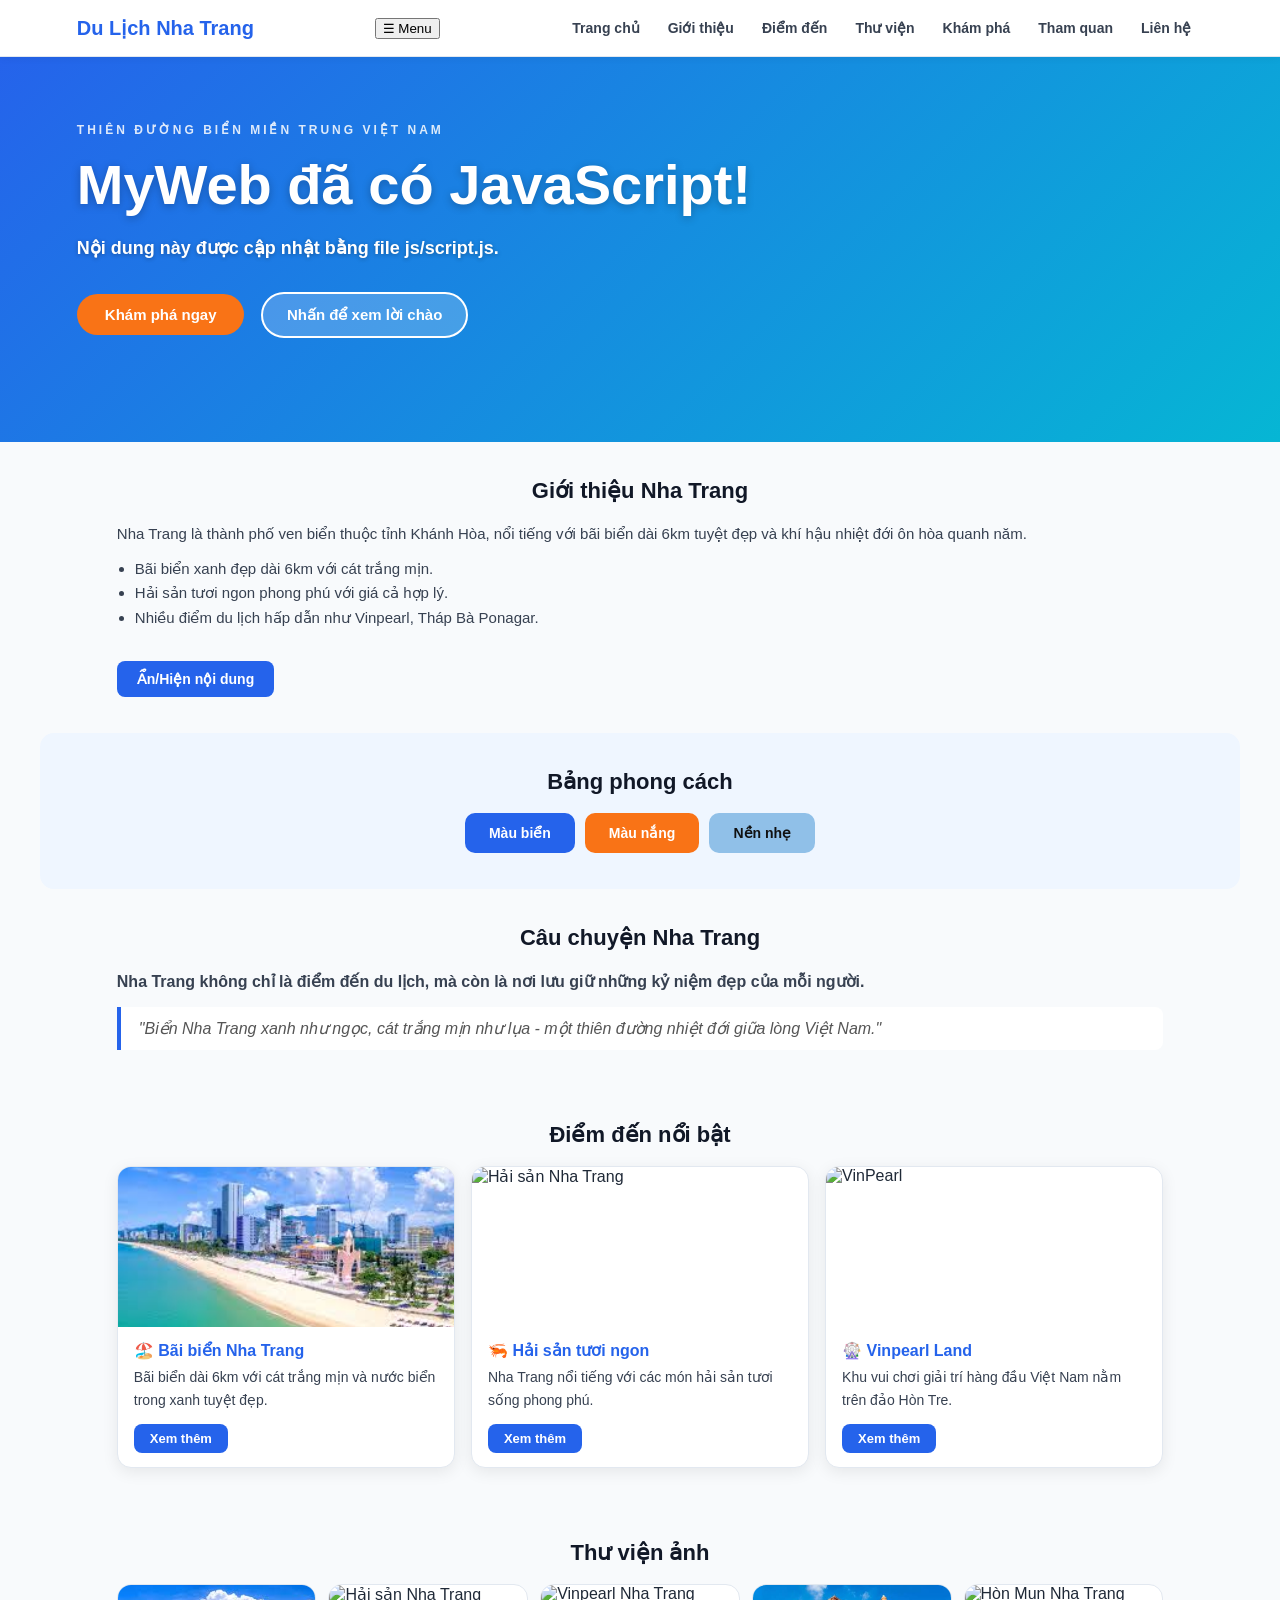
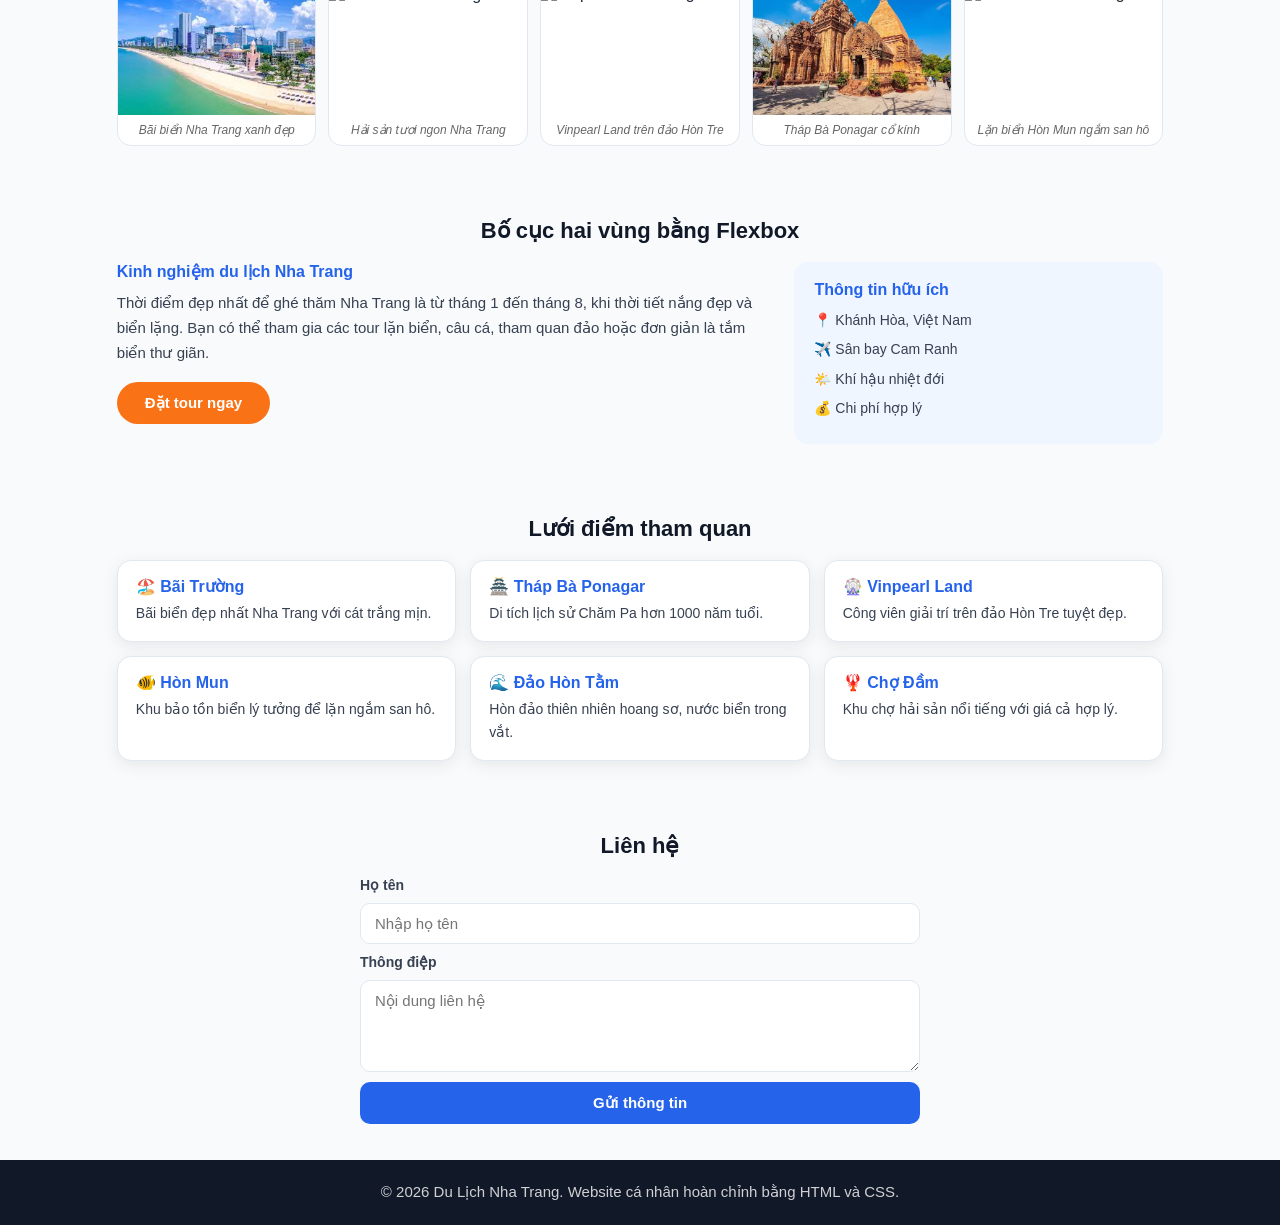
==== commit 5d9d3bfb: "Update index.html" ====
--- a/index.html
+++ b/index.html
@@ -10,30 +10,19 @@
 
 <header class="site-header" id="top">
   <div class="brand">Du Lịch Nha Trang</div>
-
-  <div class="header-right">
-    <!-- BÀI 6: Hộp chọn chủ đề giao diện -->
-    <select id="themeSelect" title="Chọn giao diện">
-      <option value="">🎨 Giao diện mặc định</option>
-      <option value="dark-mode">🌙 Nền tối</option>
-      <option value="warm-mode">🌅 Nền ấm</option>
-    </select>
-
-    <!-- BÀI 5: Nút Menu responsive -->
-    <button id="menuToggle" class="menu-toggle">☰ Menu</button>
-
-    <nav class="main-nav" id="mainMenu" aria-label="Điều hướng chính">
-      <a href="#hero">Trang chủ</a>
-      <a href="#about">Giới thiệu</a>
-      <a href="#features">Điểm đến</a>
-      <a href="#gallery">Thư viện</a>
-      <a href="#layout">Khám phá</a>
-      <a href="#portfolio">Tham quan</a>
-      <a href="#contact">Liên hệ</a>
-    </nav>
-  </div>
+  
+  <button id="menuToggle" class="menu-toggle">☰ Menu</button>
+  
+  <nav class="main-nav" id="mainMenu" aria-label="Điều hướng chính">
+    <a href="#hero">Trang chủ</a>
+    <a href="#about">Giới thiệu</a>
+    <a href="#features">Điểm đến</a>
+    <a href="#gallery">Thư viện</a>
+    <a href="#layout">Khám phá</a>
+    <a href="#portfolio">Tham quan</a>
+    <a href="#contact">Liên hệ</a>
+  </nav>
 </header>
-
 <main>
 
   <section class="hero" id="hero">
@@ -47,6 +36,7 @@
 
   <section class="section about-section" id="about">
     <h2>Giới thiệu Nha Trang</h2>
+    
     <div id="aboutContent">
       <p>Nha Trang là thành phố ven biển thuộc tỉnh Khánh Hòa, nổi tiếng với bãi biển dài 6km tuyệt đẹp và khí hậu nhiệt đới ôn hòa quanh năm.</p>
       <ul class="topic-list">
@@ -55,7 +45,8 @@
         <li>Nhiều điểm du lịch hấp dẫn như Vinpearl, Tháp Bà Ponagar.</li>
       </ul>
     </div>
-    <button id="toggleAboutBtn">Ẩn nội dung</button>
+    
+    <button id="toggleAboutBtn">Ẩn/Hiện nội dung</button>
   </section>
 
   <section class="section style-guide" id="style-guide">
@@ -73,21 +64,10 @@
     <blockquote>"Biển Nha Trang xanh như ngọc, cát trắng mịn như lụa - một thiên đường nhiệt đới giữa lòng Việt Nam."</blockquote>
   </section>
 
-  <!-- ============================================================
-       BÀI 7: Ô TÌM KIẾM NHANH NỘI DUNG
-       ============================================================ -->
-  <section class="section search-section" id="search">
-    <h2>Tìm kiếm điểm đến</h2>
-    <div class="search-box">
-      <input type="text" id="searchInput" placeholder="🔍 Nhập từ khóa để tìm (ví dụ: biển, tháp, vinpearl...)">
-    </div>
-    <p id="searchNoResult" class="search-no-result hidden">Không tìm thấy nội dung phù hợp.</p>
-  </section>
-
   <section class="section feature-section" id="features">
     <h2>Điểm đến nổi bật</h2>
     <div class="card-row">
-      <article class="feature-card search-item">
+      <article class="feature-card">
         <img src="img/biennhatrang.jpg" alt="Biển Nha Trang">
         <div class="card-body">
           <h3>🏖️ Bãi biển Nha Trang</h3>
@@ -95,7 +75,7 @@
           <a href="#" class="btn">Xem thêm</a>
         </div>
       </article>
-      <article class="feature-card search-item">
+      <article class="feature-card">
         <img src="img/haisannhatrang.jpg" alt="Hải sản Nha Trang">
         <div class="card-body">
           <h3>🦐 Hải sản tươi ngon</h3>
@@ -103,7 +83,7 @@
           <a href="#" class="btn">Xem thêm</a>
         </div>
       </article>
-      <article class="feature-card search-item">
+      <article class="feature-card">
         <img src="img/vin.jpg" alt="VinPearl">
         <div class="card-body">
           <h3>🎡 Vinpearl Land</h3>
@@ -161,27 +141,27 @@
   <section class="section portfolio-section" id="portfolio">
     <h2>Lưới điểm tham quan</h2>
     <div class="portfolio-grid">
-      <article class="search-item">
+      <article>
         <h3>🏖️ Bãi Trường</h3>
         <p>Bãi biển đẹp nhất Nha Trang với cát trắng mịn.</p>
       </article>
-      <article class="search-item">
+      <article>
         <h3>🏯 Tháp Bà Ponagar</h3>
         <p>Di tích lịch sử Chăm Pa hơn 1000 năm tuổi.</p>
       </article>
-      <article class="search-item">
+      <article>
         <h3>🎡 Vinpearl Land</h3>
         <p>Công viên giải trí trên đảo Hòn Tre tuyệt đẹp.</p>
       </article>
-      <article class="search-item">
+      <article>
         <h3>🐠 Hòn Mun</h3>
         <p>Khu bảo tồn biển lý tưởng để lặn ngắm san hô.</p>
       </article>
-      <article class="search-item">
+      <article>
         <h3>🌊 Đảo Hòn Tằm</h3>
         <p>Hòn đảo thiên nhiên hoang sơ, nước biển trong vắt.</p>
       </article>
-      <article class="search-item">
+      <article>
         <h3>🦞 Chợ Đầm</h3>
         <p>Khu chợ hải sản nổi tiếng với giá cả hợp lý.</p>
       </article>
@@ -204,7 +184,6 @@
 <footer class="site-footer">
   <p>© 2026 Du Lịch Nha Trang. Website cá nhân hoàn chỉnh bằng HTML và CSS.</p>
 </footer>
-
-<script src="js/script.js"></script>
+  <script src="js/script.js"></script>
 </body>
 </html>
--- a/css/styletonghop.css
+++ b/css/styletonghop.css
@@ -10,7 +10,6 @@
   font-family: 'Segoe UI', Arial, sans-serif;
   color: #1f2937;
   background-color: #f8fafc;
-  transition: background-color 0.3s, color 0.3s;
 }
 
 h1, h2, h3, h4, p { margin: 0; }
@@ -47,38 +46,12 @@
   top: 0;
   z-index: 100;
   box-shadow: 0 1px 8px rgba(0,0,0,0.06);
-  transition: background 0.3s, border-color 0.3s;
 }
 
 .brand {
   font-weight: 800;
   font-size: 20px;
   color: var(--primary);
-}
-
-/* Khu vực bên phải header: nav + theme select */
-.header-right {
-  display: flex;
-  align-items: center;
-  gap: 12px;
-}
-
-/* --- Hộp chọn chủ đề --- */
-#themeSelect {
-  padding: 7px 12px;
-  border: 2px solid var(--primary);
-  border-radius: 8px;
-  font-size: 13px;
-  font-weight: 600;
-  color: var(--primary);
-  background: white;
-  cursor: pointer;
-  outline: none;
-  transition: background 0.2s, color 0.2s;
-}
-
-#themeSelect:hover {
-  background: var(--soft);
 }
 
 .main-nav {
@@ -156,6 +129,7 @@
   transform: translateY(-1px);
 }
 
+/* Lời chào hiện sau khi click */
 #helloResult {
   margin-top: 16px;
   font-size: 17px;
@@ -165,6 +139,7 @@
   min-height: 24px;
 }
 
+/* Nút helloBtn trong hero */
 #helloBtn {
   margin-left: 12px;
   padding: 12px 24px;
@@ -273,7 +248,7 @@
 }
 
 /* ============================================================
-   CARDS
+   CARDS (Điểm đến nổi bật)
    ============================================================ */
 .card-row {
   display: flex;
@@ -301,6 +276,7 @@
   width: 100%;
   height: 160px;
   object-fit: cover;
+  border-radius: 0;
 }
 
 .card-body {
@@ -328,7 +304,7 @@
 .btn:hover { background: #1d4ed8; }
 
 /* ============================================================
-   GALLERY
+   GALLERY (Thư viện ảnh)
    ============================================================ */
 .image-strip {
   display: flex;
@@ -350,6 +326,7 @@
   width: 100%;
   height: 130px;
   object-fit: cover;
+  border-radius: 0;
 }
 
 figcaption {
@@ -361,7 +338,7 @@
 }
 
 /* ============================================================
-   LAYOUT
+   LAYOUT (Flexbox 2 cột)
    ============================================================ */
 .content-layout {
   display: flex;
@@ -370,6 +347,7 @@
 }
 
 .main-content { flex: 2; }
+
 .main-content p { margin: 10px 0 16px; }
 
 .side-panel {
@@ -387,7 +365,7 @@
 }
 
 /* ============================================================
-   PORTFOLIO GRID
+   PORTFOLIO GRID (Lưới tham quan)
    ============================================================ */
 .portfolio-grid {
   display: grid;
@@ -404,7 +382,10 @@
   transition: transform 0.2s;
 }
 
-.portfolio-grid article:hover { transform: translateY(-2px); }
+.portfolio-grid article:hover {
+  transform: translateY(-2px);
+}
+
 .portfolio-grid article h3 { margin-bottom: 6px; }
 .portfolio-grid article p { font-size: 14px; }
 
@@ -482,16 +463,17 @@
 @media (max-width: 480px) {
   .main-nav { display: none; }
   .portfolio-grid { grid-template-columns: 1fr; }
-  #themeSelect { font-size: 12px; padding: 6px 8px; }
-}
-
-/* ============================================================
-   BÀI 4: CSS ẨN/HIỆN NỘI DUNG
+}
+
+
+/* ============================================================
+   BÀI 4: CSS ẨN/HIỆN NỘI DUNG GIỚI THIỆU
    ============================================================ */
 .hidden {
-  display: none !important;
-}
-
+  display: none !important; /* Lớp ẩn nội dung bắt buộc */
+}
+
+/* Định hình lại nút Bấm Ẩn/Hiện một chút cho đẹp mắt */
 #toggleAboutBtn {
   margin-top: 14px;
   padding: 10px 20px;
@@ -505,173 +487,6 @@
   transition: background 0.2s;
 }
 
-#toggleAboutBtn:hover { background-color: #1d4ed8; }
-
-/* ============================================================
-   BÀI 5: CSS MENU RESPONSIVE
-   ============================================================ */
-.menu-toggle {
-  display: none;
-  padding: 8px 16px;
-  background-color: var(--primary);
-  color: white;
-  border: none;
-  border-radius: 8px;
-  font-weight: 700;
-  font-size: 14px;
-  cursor: pointer;
-  transition: background 0.2s;
-}
-
-.menu-toggle:hover { background-color: #1d4ed8; }
-
-@media (max-width: 768px) {
-  .menu-toggle { display: inline-block; }
-
-  .main-nav {
-    display: none;
-    flex-direction: column;
-    position: absolute;
-    top: 100%;
-    left: 0;
-    width: 100%;
-    background-color: white;
-    padding: 10px 0;
-    box-shadow: 0 4px 12px rgba(0,0,0,0.1);
-    border-top: 1px solid var(--border);
-    gap: 0;
-  }
-
-  .main-nav a {
-    padding: 12px 20px;
-    border-radius: 0;
-    width: 100%;
-  }
-
-  .main-nav.active { display: flex; }
-}
-
-/* ============================================================
-   BÀI 6: CHỦ ĐỀ GIAO DIỆN (THEME)
-   ============================================================ */
-
-/* --- Dark Mode: Nền tối --- */
-body.dark-mode {
-  background: #111827;
-  color: #f8fafc;
-}
-
-body.dark-mode .site-header {
-  background: #1f2937;
-  border-color: #374151;
-}
-
-body.dark-mode .brand { color: #60a5fa; }
-
-body.dark-mode #themeSelect {
-  background: #1f2937;
-  color: #60a5fa;
-  border-color: #60a5fa;
-}
-
-body.dark-mode .main-nav a { color: #d1d5db; }
-body.dark-mode .main-nav a:hover { background: #374151; color: #60a5fa; }
-
-body.dark-mode h2 { color: #f8fafc; }
-body.dark-mode h3 { color: #60a5fa; }
-body.dark-mode p, body.dark-mode li { color: #d1d5db; }
-
-body.dark-mode .style-guide { background: #1f2937; }
-body.dark-mode .side-panel  { background: #1f2937; }
-
-body.dark-mode .feature-card,
-body.dark-mode .portfolio-grid article {
-  background: #1f2937;
-  border-color: #374151;
-}
-
-body.dark-mode blockquote {
-  background: #1f2937;
-  border-color: #60a5fa;
-  color: #9ca3af;
-}
-
-body.dark-mode .image-strip figure { background: #1f2937; border-color: #374151; }
-body.dark-mode figcaption { color: #9ca3af; }
-
-body.dark-mode input,
-body.dark-mode textarea {
-  background: #1f2937;
-  color: #f8fafc;
-  border-color: #374151;
-}
-
-body.dark-mode label { color: #d1d5db; }
-
-/* --- Warm Mode: Nền ấm --- */
-body.warm-mode {
-  background: #fff7ed;
-  color: #431407;
-}
-
-body.warm-mode .site-header {
-  background: #ffedd5;
-  border-color: #fed7aa;
-}
-
-body.warm-mode .brand { color: #c2410c; }
-
-body.warm-mode #themeSelect {
-  background: #ffedd5;
-  color: #c2410c;
-  border-color: #c2410c;
-}
-
-body.warm-mode .main-nav a { color: #7c2d12; }
-body.warm-mode .main-nav a:hover { background: #fed7aa; color: #c2410c; }
-
-body.warm-mode .hero {
-  background: linear-gradient(135deg, #c2410c 0%, #f97316 100%);
-}
-
-body.warm-mode h2 { color: #431407; }
-body.warm-mode h3 { color: #c2410c; }
-body.warm-mode p, body.warm-mode li { color: #7c2d12; }
-
-body.warm-mode .style-guide { background: #ffedd5; }
-body.warm-mode .side-panel  { background: #ffedd5; }
-
-body.warm-mode .feature-card,
-body.warm-mode .portfolio-grid article {
-  background: #fffbf7;
-  border-color: #fed7aa;
-}
-
-body.warm-mode blockquote {
-  background: #ffedd5;
-  border-color: #f97316;
-  color: #92400e;
-}
-
-body.warm-mode .image-strip figure { background: #fffbf7; border-color: #fed7aa; }
-body.warm-mode figcaption { color: #92400e; }
-
-body.warm-mode .btn { background: #c2410c; }
-body.warm-mode .btn:hover { background: #9a3412; }
-
-body.warm-mode button[type="submit"],
-body.warm-mode #toggleAboutBtn,
-body.warm-mode .menu-toggle { background: #c2410c; }
-
-body.warm-mode button[type="submit"]:hover,
-body.warm-mode #toggleAboutBtn:hover,
-body.warm-mode .menu-toggle:hover { background: #9a3412; }
-
-body.warm-mode input,
-body.warm-mode textarea {
-  background: #fffbf7;
-  border-color: #fed7aa;
-  color: #431407;
-}
-
-body.warm-mode label { color: #7c2d12; }
+#toggleAboutBtn:hover {
+  background-color: #1d4ed8;
+}
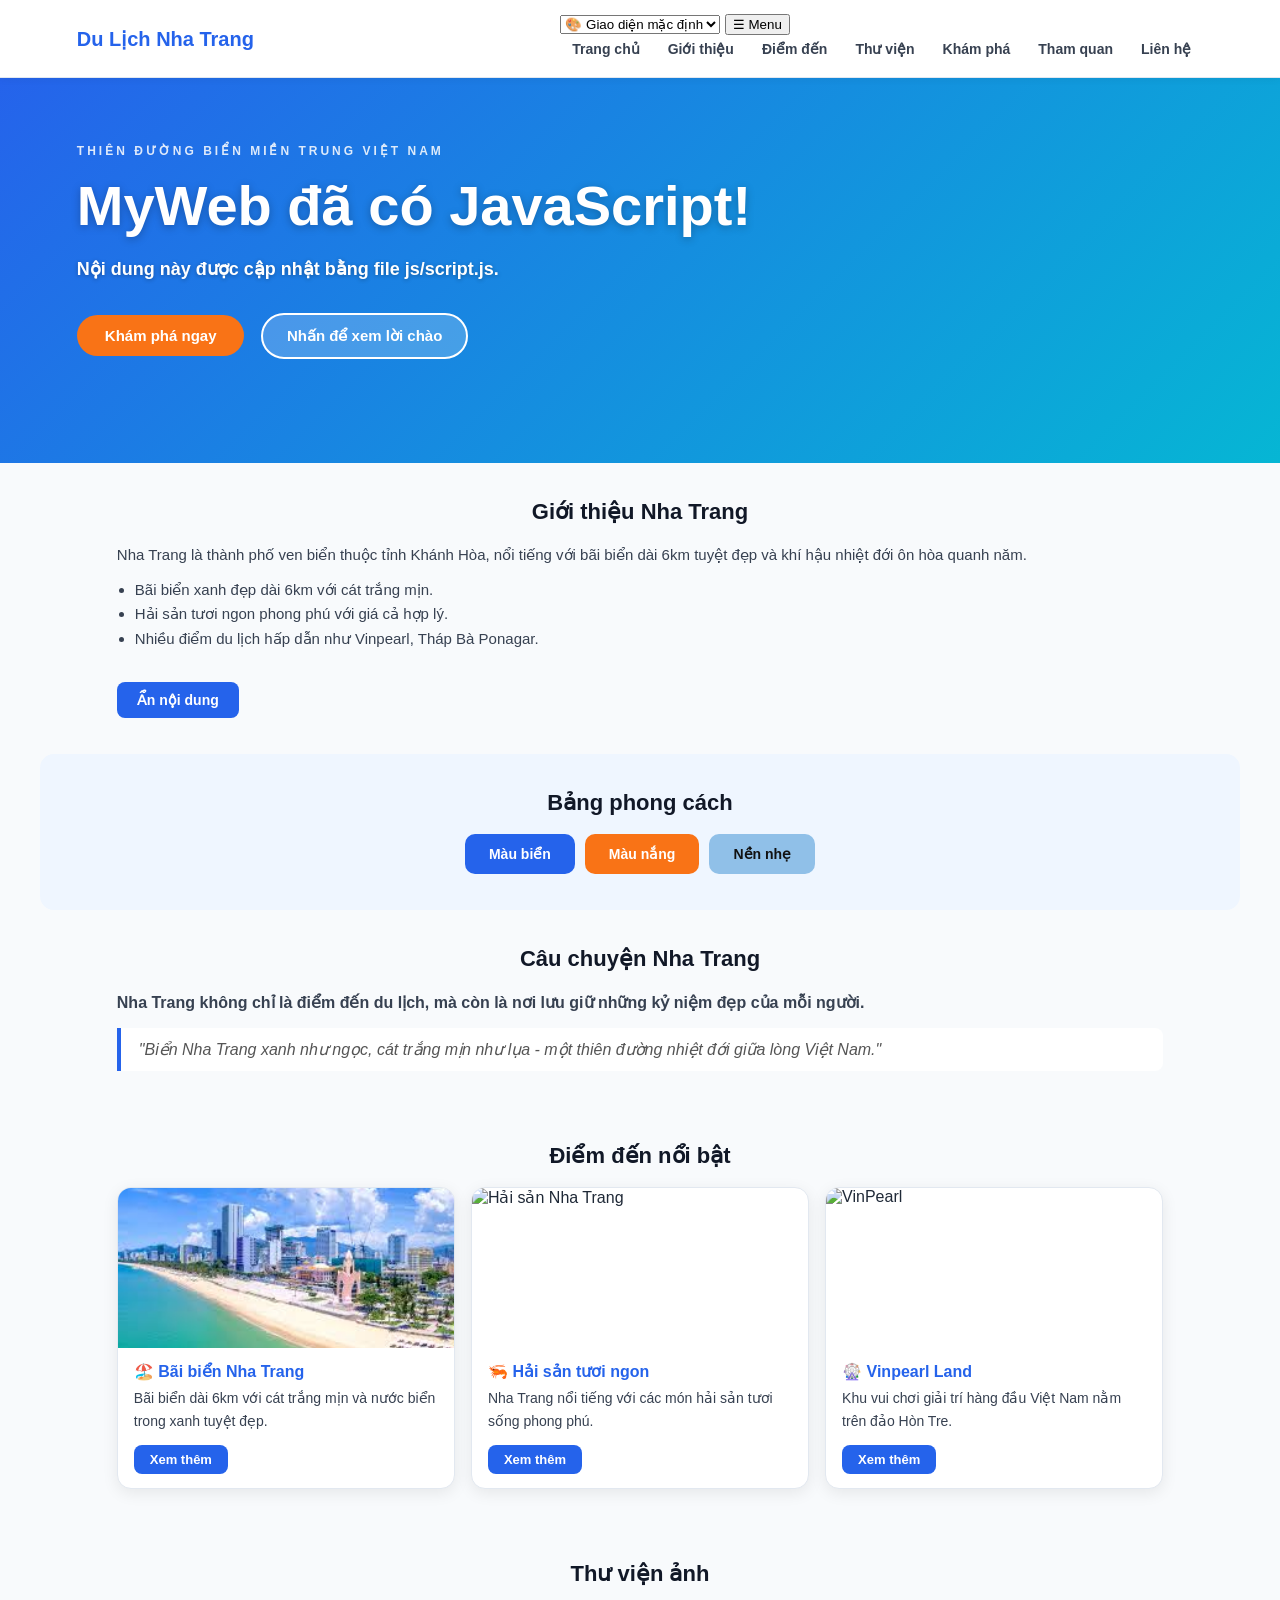
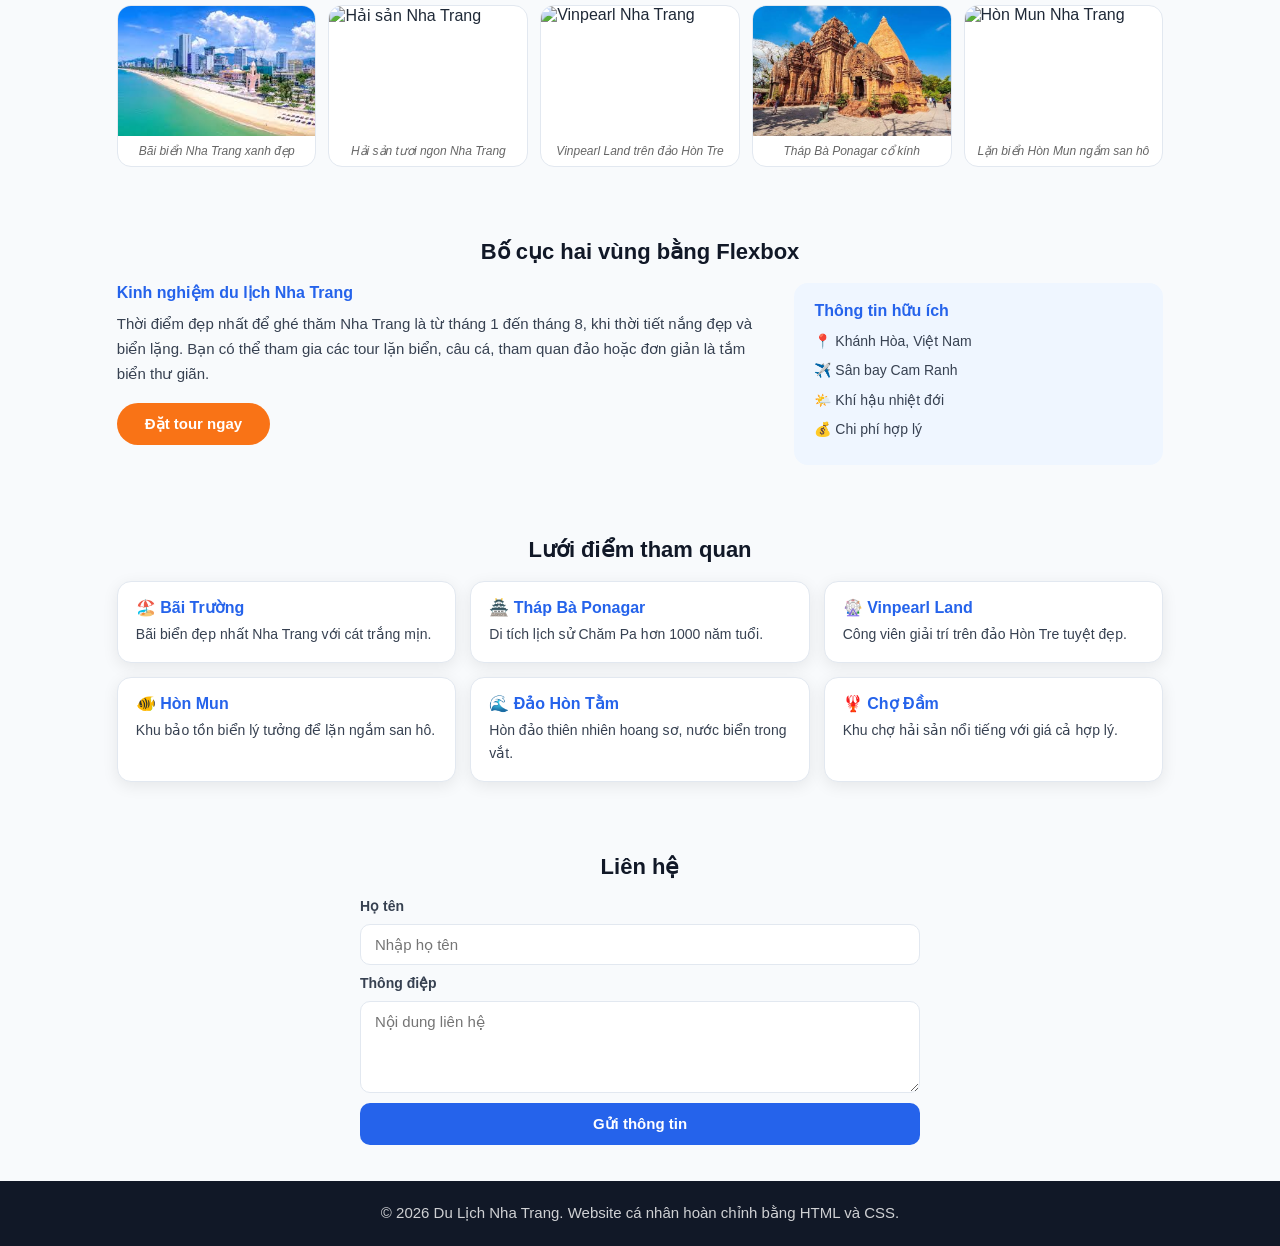
==== commit 774bca4a: "Update index.html" ====
--- a/index.html
+++ b/index.html
@@ -10,19 +10,30 @@
 
 <header class="site-header" id="top">
   <div class="brand">Du Lịch Nha Trang</div>
-  
-  <button id="menuToggle" class="menu-toggle">☰ Menu</button>
-  
-  <nav class="main-nav" id="mainMenu" aria-label="Điều hướng chính">
-    <a href="#hero">Trang chủ</a>
-    <a href="#about">Giới thiệu</a>
-    <a href="#features">Điểm đến</a>
-    <a href="#gallery">Thư viện</a>
-    <a href="#layout">Khám phá</a>
-    <a href="#portfolio">Tham quan</a>
-    <a href="#contact">Liên hệ</a>
-  </nav>
+
+  <div class="header-right">
+    <!-- BÀI 6: Hộp chọn chủ đề giao diện -->
+    <select id="themeSelect" title="Chọn giao diện">
+      <option value="">🎨 Giao diện mặc định</option>
+      <option value="dark-mode">🌙 Nền tối</option>
+      <option value="warm-mode">🌅 Nền ấm</option>
+    </select>
+
+    <!-- BÀI 5: Nút Menu responsive -->
+    <button id="menuToggle" class="menu-toggle">☰ Menu</button>
+
+    <nav class="main-nav" id="mainMenu" aria-label="Điều hướng chính">
+      <a href="#hero">Trang chủ</a>
+      <a href="#about">Giới thiệu</a>
+      <a href="#features">Điểm đến</a>
+      <a href="#gallery">Thư viện</a>
+      <a href="#layout">Khám phá</a>
+      <a href="#portfolio">Tham quan</a>
+      <a href="#contact">Liên hệ</a>
+    </nav>
+  </div>
 </header>
+
 <main>
 
   <section class="hero" id="hero">
@@ -36,7 +47,6 @@
 
   <section class="section about-section" id="about">
     <h2>Giới thiệu Nha Trang</h2>
-    
     <div id="aboutContent">
       <p>Nha Trang là thành phố ven biển thuộc tỉnh Khánh Hòa, nổi tiếng với bãi biển dài 6km tuyệt đẹp và khí hậu nhiệt đới ôn hòa quanh năm.</p>
       <ul class="topic-list">
@@ -45,8 +55,7 @@
         <li>Nhiều điểm du lịch hấp dẫn như Vinpearl, Tháp Bà Ponagar.</li>
       </ul>
     </div>
-    
-    <button id="toggleAboutBtn">Ẩn/Hiện nội dung</button>
+    <button id="toggleAboutBtn">Ẩn nội dung</button>
   </section>
 
   <section class="section style-guide" id="style-guide">
@@ -184,6 +193,7 @@
 <footer class="site-footer">
   <p>© 2026 Du Lịch Nha Trang. Website cá nhân hoàn chỉnh bằng HTML và CSS.</p>
 </footer>
-  <script src="js/script.js"></script>
+
+<script src="js/script.js"></script>
 </body>
 </html>
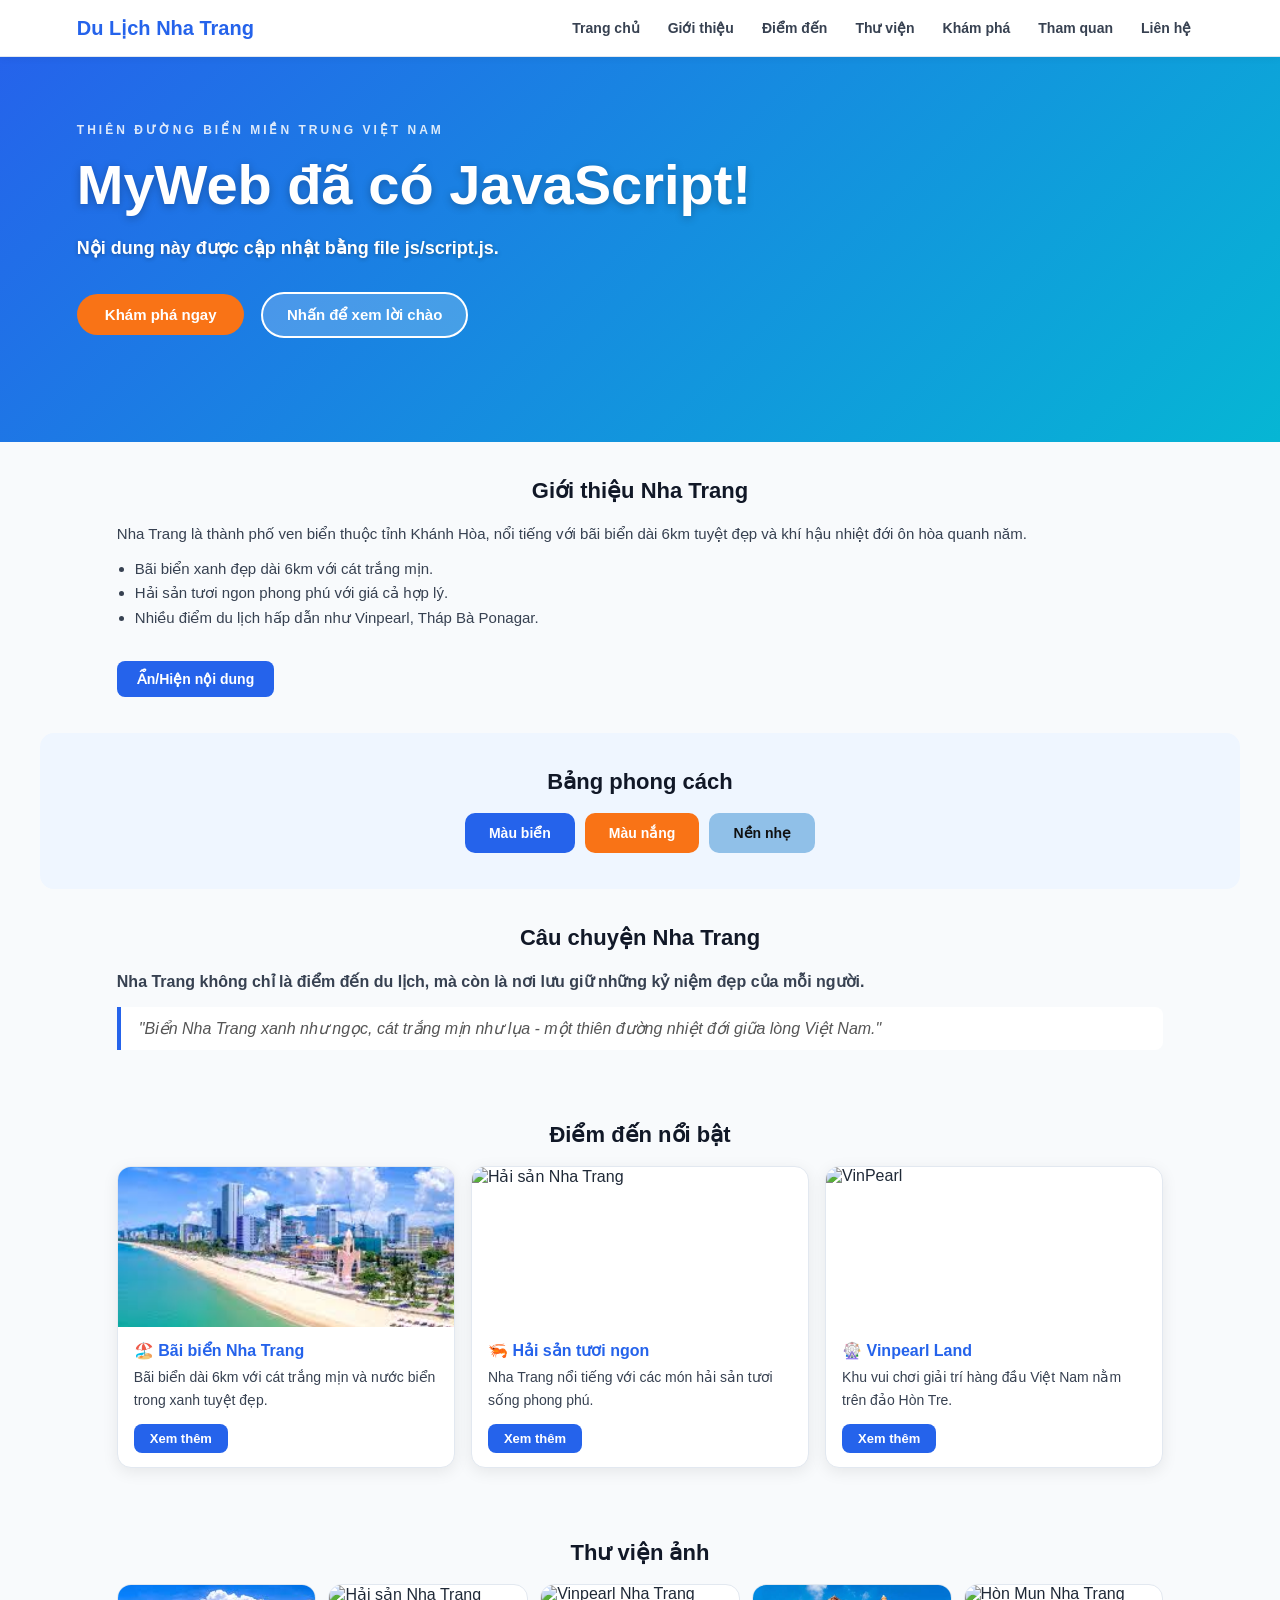
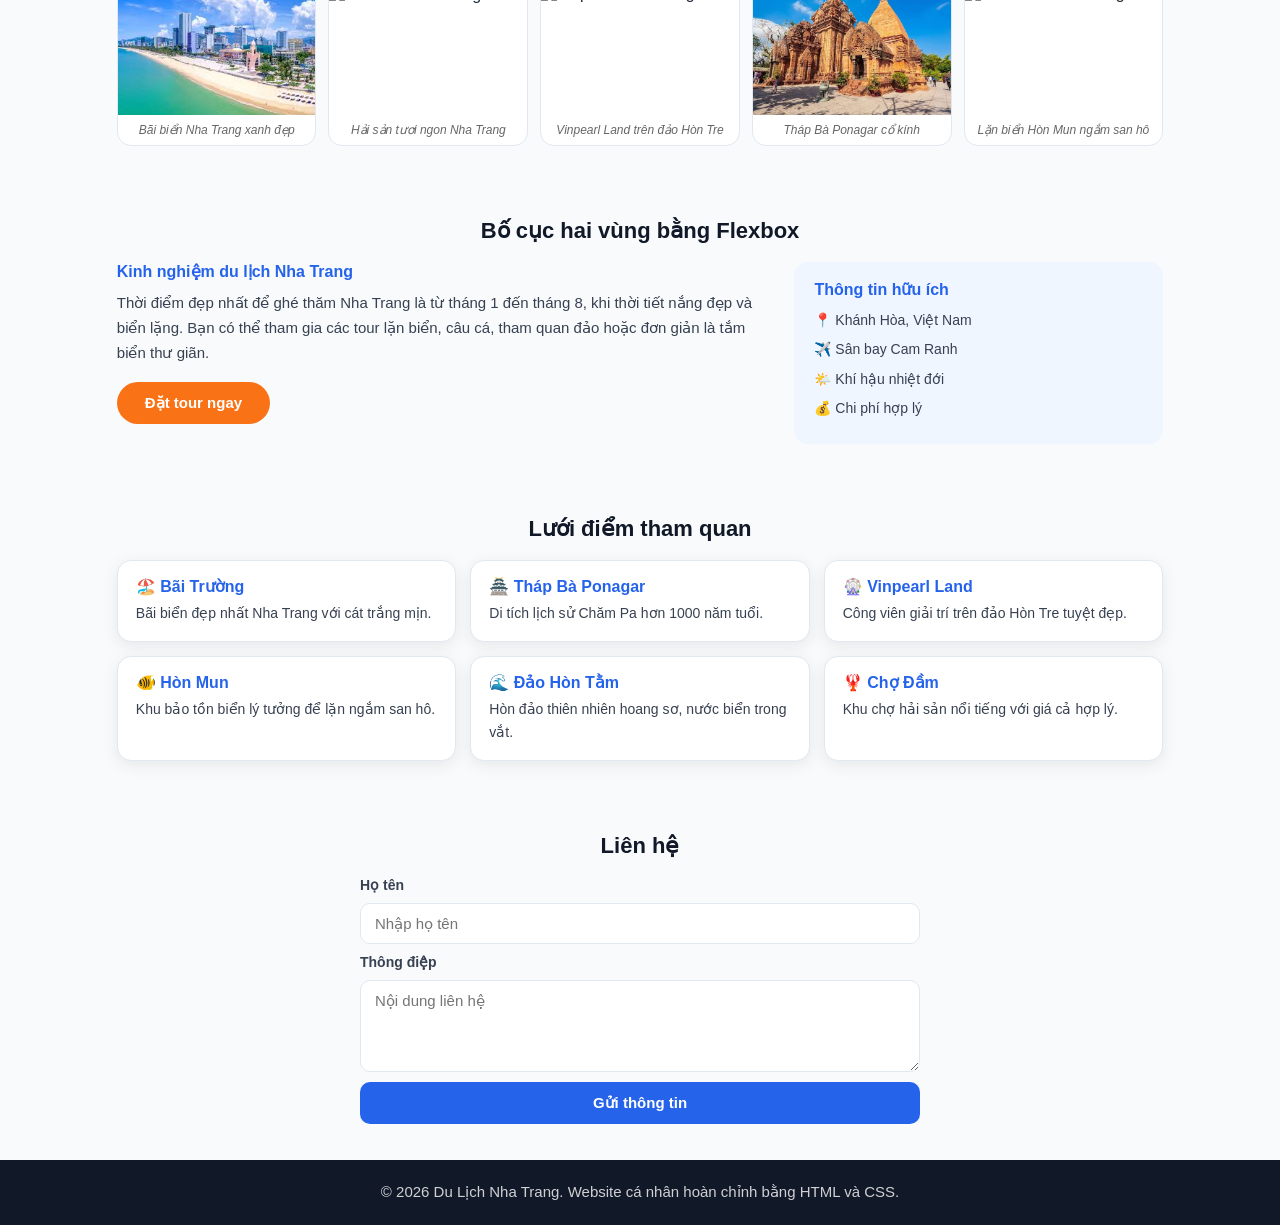
==== commit 9116fa39: "Update index.html" ====
--- a/index.html
+++ b/index.html
@@ -8,20 +8,11 @@
 </head>
 <body>
 
-<header class="site-header" id="top">
-  <div class="brand">Du Lịch Nha Trang</div>
-
-  <div class="header-right">
-    <!-- BÀI 6: Hộp chọn chủ đề giao diện -->
-    <select id="themeSelect" title="Chọn giao diện">
-      <option value="">🎨 Giao diện mặc định</option>
-      <option value="dark-mode">🌙 Nền tối</option>
-      <option value="warm-mode">🌅 Nền ấm</option>
-    </select>
-
-    <!-- BÀI 5: Nút Menu responsive -->
+  <header class="site-header" id="top">
+    <div class="brand">Du Lịch Nha Trang</div>
+    
     <button id="menuToggle" class="menu-toggle">☰ Menu</button>
-
+    
     <nav class="main-nav" id="mainMenu" aria-label="Điều hướng chính">
       <a href="#hero">Trang chủ</a>
       <a href="#about">Giới thiệu</a>
@@ -31,8 +22,7 @@
       <a href="#portfolio">Tham quan</a>
       <a href="#contact">Liên hệ</a>
     </nav>
-  </div>
-</header>
+  </header>
 
 <main>
 
@@ -47,6 +37,7 @@
 
   <section class="section about-section" id="about">
     <h2>Giới thiệu Nha Trang</h2>
+    
     <div id="aboutContent">
       <p>Nha Trang là thành phố ven biển thuộc tỉnh Khánh Hòa, nổi tiếng với bãi biển dài 6km tuyệt đẹp và khí hậu nhiệt đới ôn hòa quanh năm.</p>
       <ul class="topic-list">
@@ -55,7 +46,8 @@
         <li>Nhiều điểm du lịch hấp dẫn như Vinpearl, Tháp Bà Ponagar.</li>
       </ul>
     </div>
-    <button id="toggleAboutBtn">Ẩn nội dung</button>
+    
+    <button id="toggleAboutBtn">Ẩn/Hiện nội dung</button>
   </section>
 
   <section class="section style-guide" id="style-guide">
@@ -193,7 +185,6 @@
 <footer class="site-footer">
   <p>© 2026 Du Lịch Nha Trang. Website cá nhân hoàn chỉnh bằng HTML và CSS.</p>
 </footer>
-
-<script src="js/script.js"></script>
+  <script src="js/script.js"></script>
 </body>
 </html>
--- a/css/styletonghop.css
+++ b/css/styletonghop.css
@@ -490,3 +490,58 @@
 #toggleAboutBtn:hover {
   background-color: #1d4ed8;
 }
+/* ============================================================
+   BÀI 5: CSS CHO MENU TƯƠNG TÁC RESPONSIVE
+   ============================================================ */
+
+/* 1. Mặc định ẩn nút Menu trên máy tính/màn hình lớn */
+.menu-toggle {
+  display: none;
+  padding: 8px 16px;
+  background-color: var(--primary);
+  color: white;
+  border: none;
+  border-radius: 8px;
+  font-weight: 700;
+  font-size: 14px;
+  cursor: pointer;
+  transition: background 0.2s;
+}
+
+.menu-toggle:hover {
+  background-color: #1d4ed8;
+}
+
+/* 2. Xử lý hiển thị responsive khi co nhỏ màn hình (Mobile/Tablet) */
+@media (max-width: 768px) {
+  /* Hiện nút bấm kích hoạt menu lên */
+  .menu-toggle {
+    display: inline-block;
+  }
+
+  /* Định vị lại thanh menu đổ xuống dưới header */
+  .main-nav {
+    display: none; /* Mặc định ẩn đi */
+    flex-direction: column;
+    position: absolute;
+    top: 100%;
+    left: 0;
+    width: 100%;
+    background-color: white;
+    padding: 10px 0;
+    box-shadow: 0 4px 12px rgba(0,0,0,0.1);
+    border-top: 1px solid var(--border);
+    gap: 0;
+  }
+
+  .main-nav a {
+    padding: 12px 20px;
+    border-radius: 0;
+    width: 100%;
+  }
+
+  /* Class .active này sẽ được JS thêm vào để hiển thị menu */
+  .main-nav.active {
+    display: flex;
+  }
+}
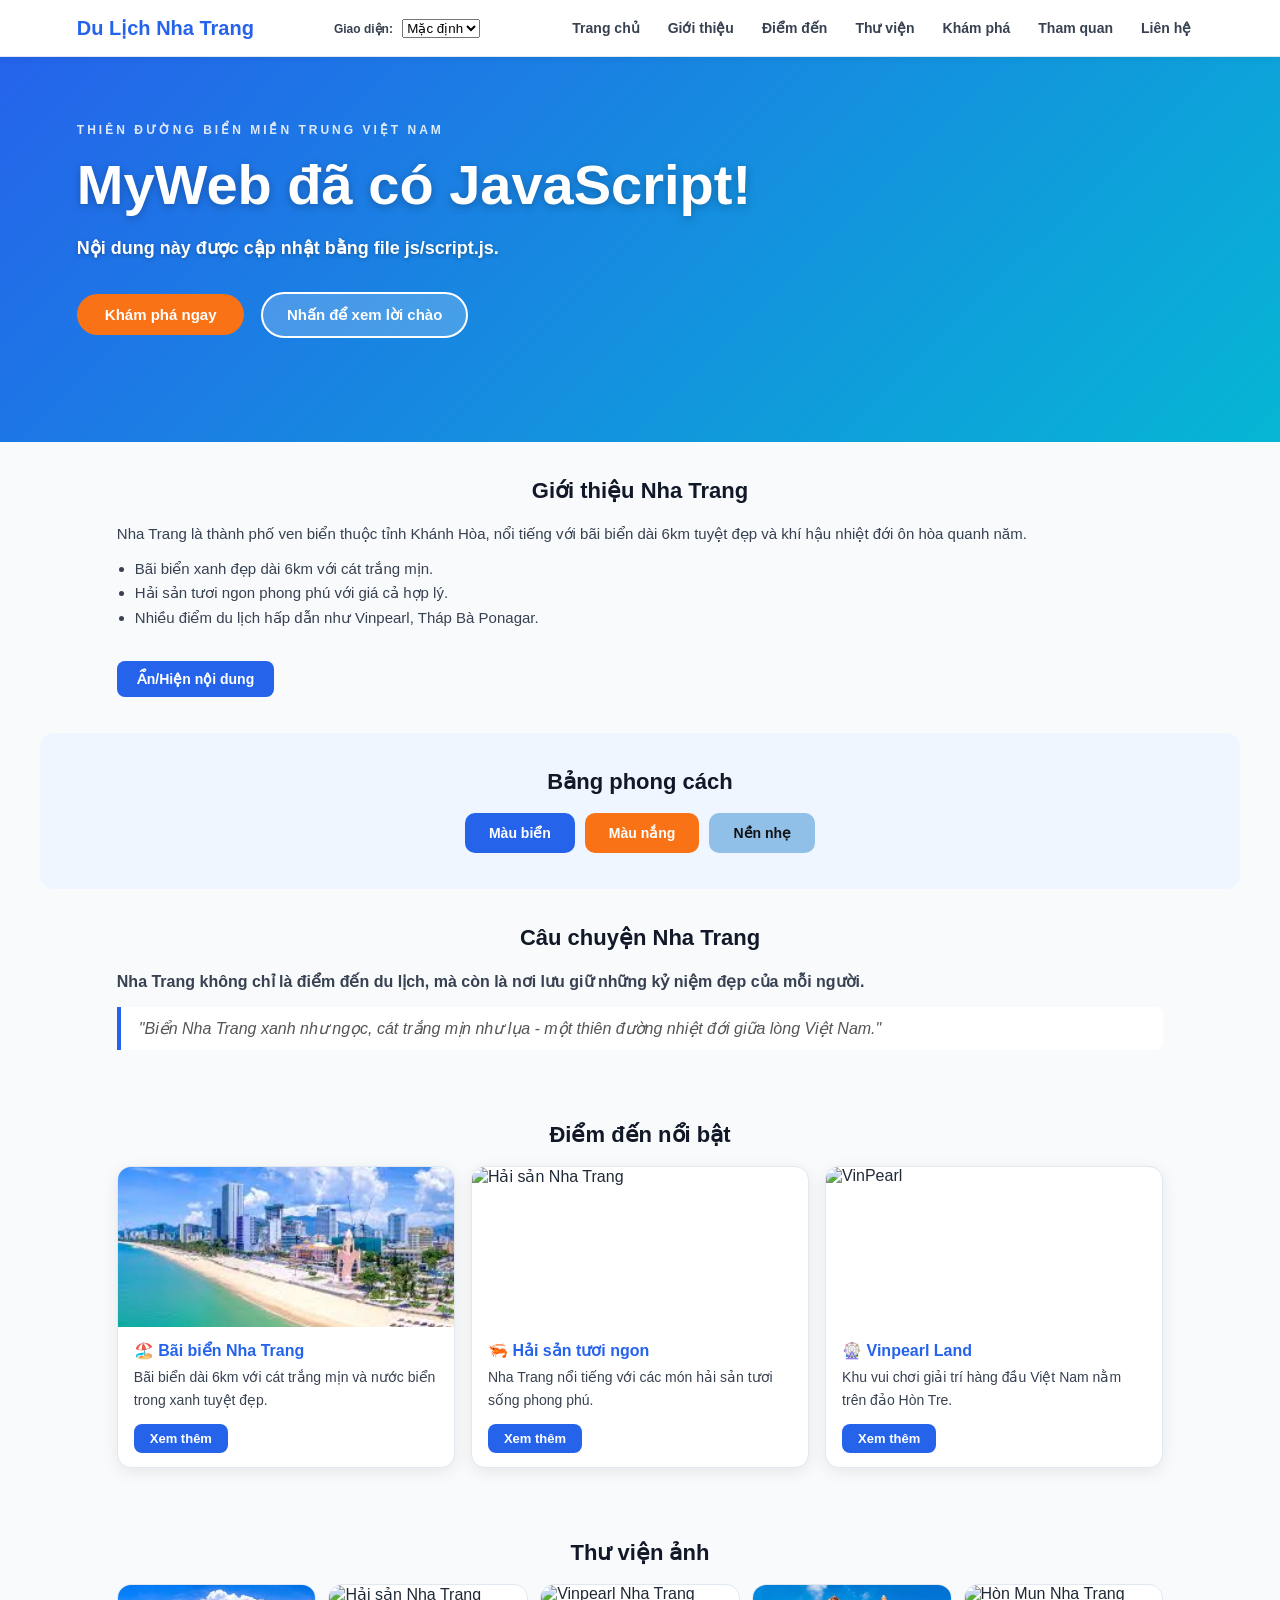
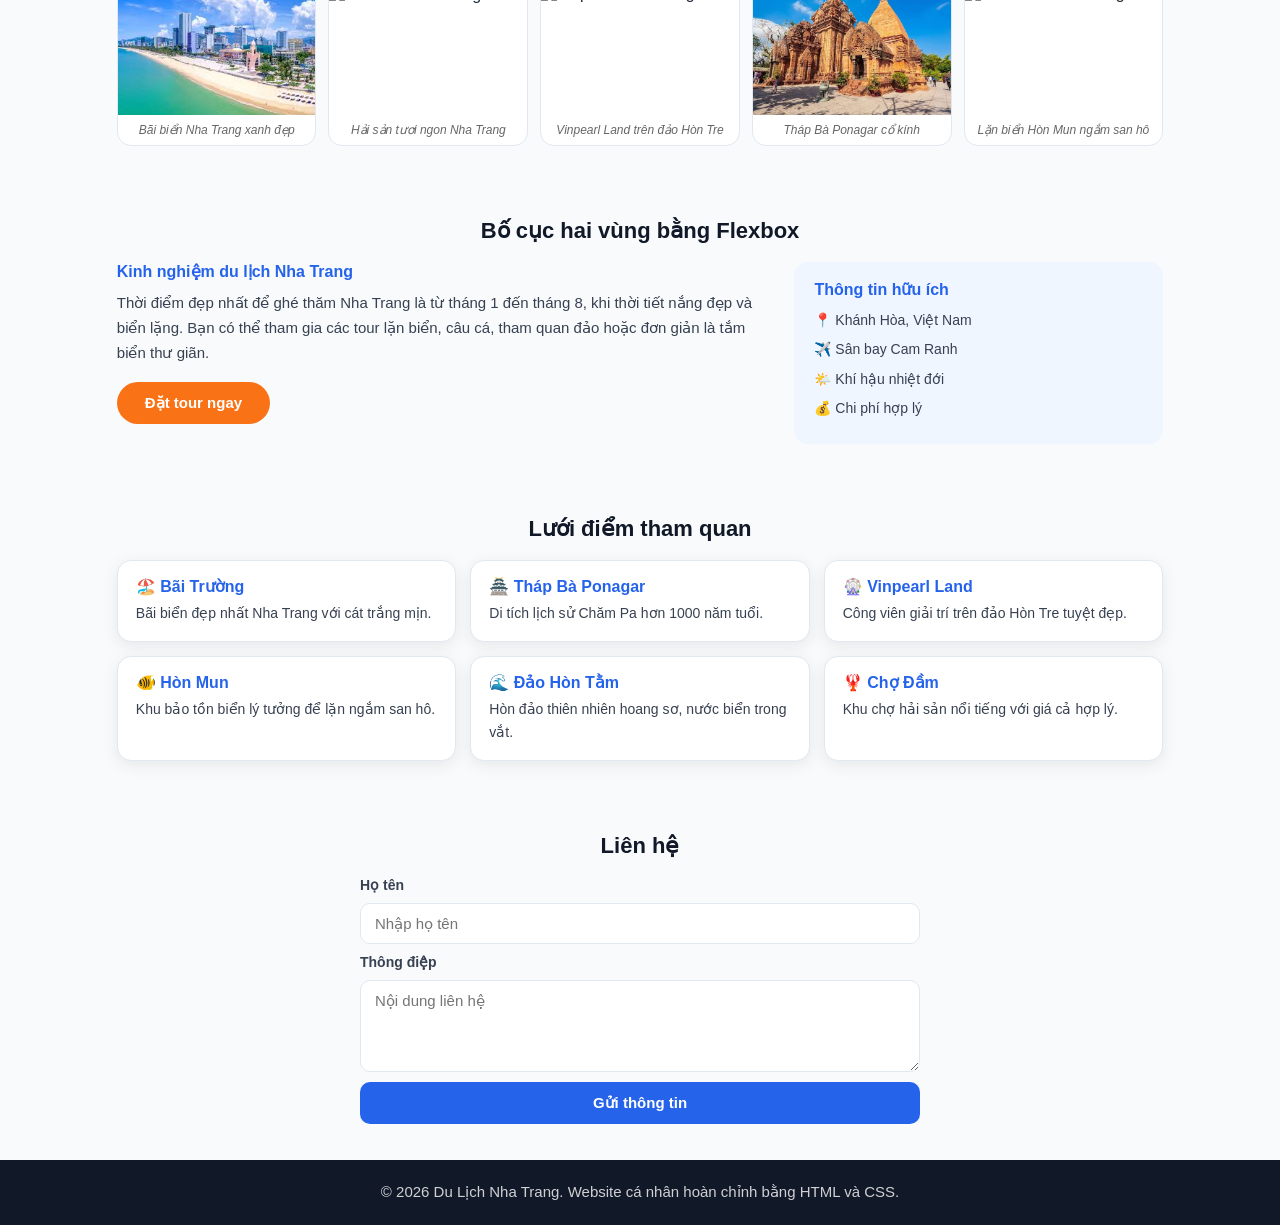
==== commit b0e6843e: "Update index.html" ====
--- a/index.html
+++ b/index.html
@@ -9,20 +9,30 @@
 <body>
 
   <header class="site-header" id="top">
-    <div class="brand">Du Lịch Nha Trang</div>
-    
-    <button id="menuToggle" class="menu-toggle">☰ Menu</button>
-    
-    <nav class="main-nav" id="mainMenu" aria-label="Điều hướng chính">
-      <a href="#hero">Trang chủ</a>
-      <a href="#about">Giới thiệu</a>
-      <a href="#features">Điểm đến</a>
-      <a href="#gallery">Thư viện</a>
-      <a href="#layout">Khám phá</a>
-      <a href="#portfolio">Tham quan</a>
-      <a href="#contact">Liên hệ</a>
-    </nav>
-  </header>
+  <div class="brand">Du Lịch Nha Trang</div>
+  
+  <div class="theme-container">
+    <label for="themeSelect" style="font-size: 12px; font-weight: bold; margin-right: 5px;">Giao diện:</label>
+    <select id="themeSelect" class="theme-select">
+      <option value="">Mặc định</option>
+      <option value="dark-mode">Nền tối</option>
+      <option value="warm-mode">Nền ấm</option>
+    </select>
+  </div>
+
+  <button id="menuToggle" class="menu-toggle">☰ Menu</button>
+  
+  <nav class="main-nav" id="mainMenu" aria-label="Điều hướng chính">
+    <a href="#hero">Trang chủ</a>
+    <a href="#about">Giới thiệu</a>
+    <a href="#features">Điểm đến</a>
+    <a href="#gallery">Thư viện</a>
+    <a href="#layout">Khám phá</a>
+    <a href="#portfolio">Tham quan</a>
+    <a href="#contact">Liên hệ</a>
+  </nav>
+</header>
+  
 
 <main>
 
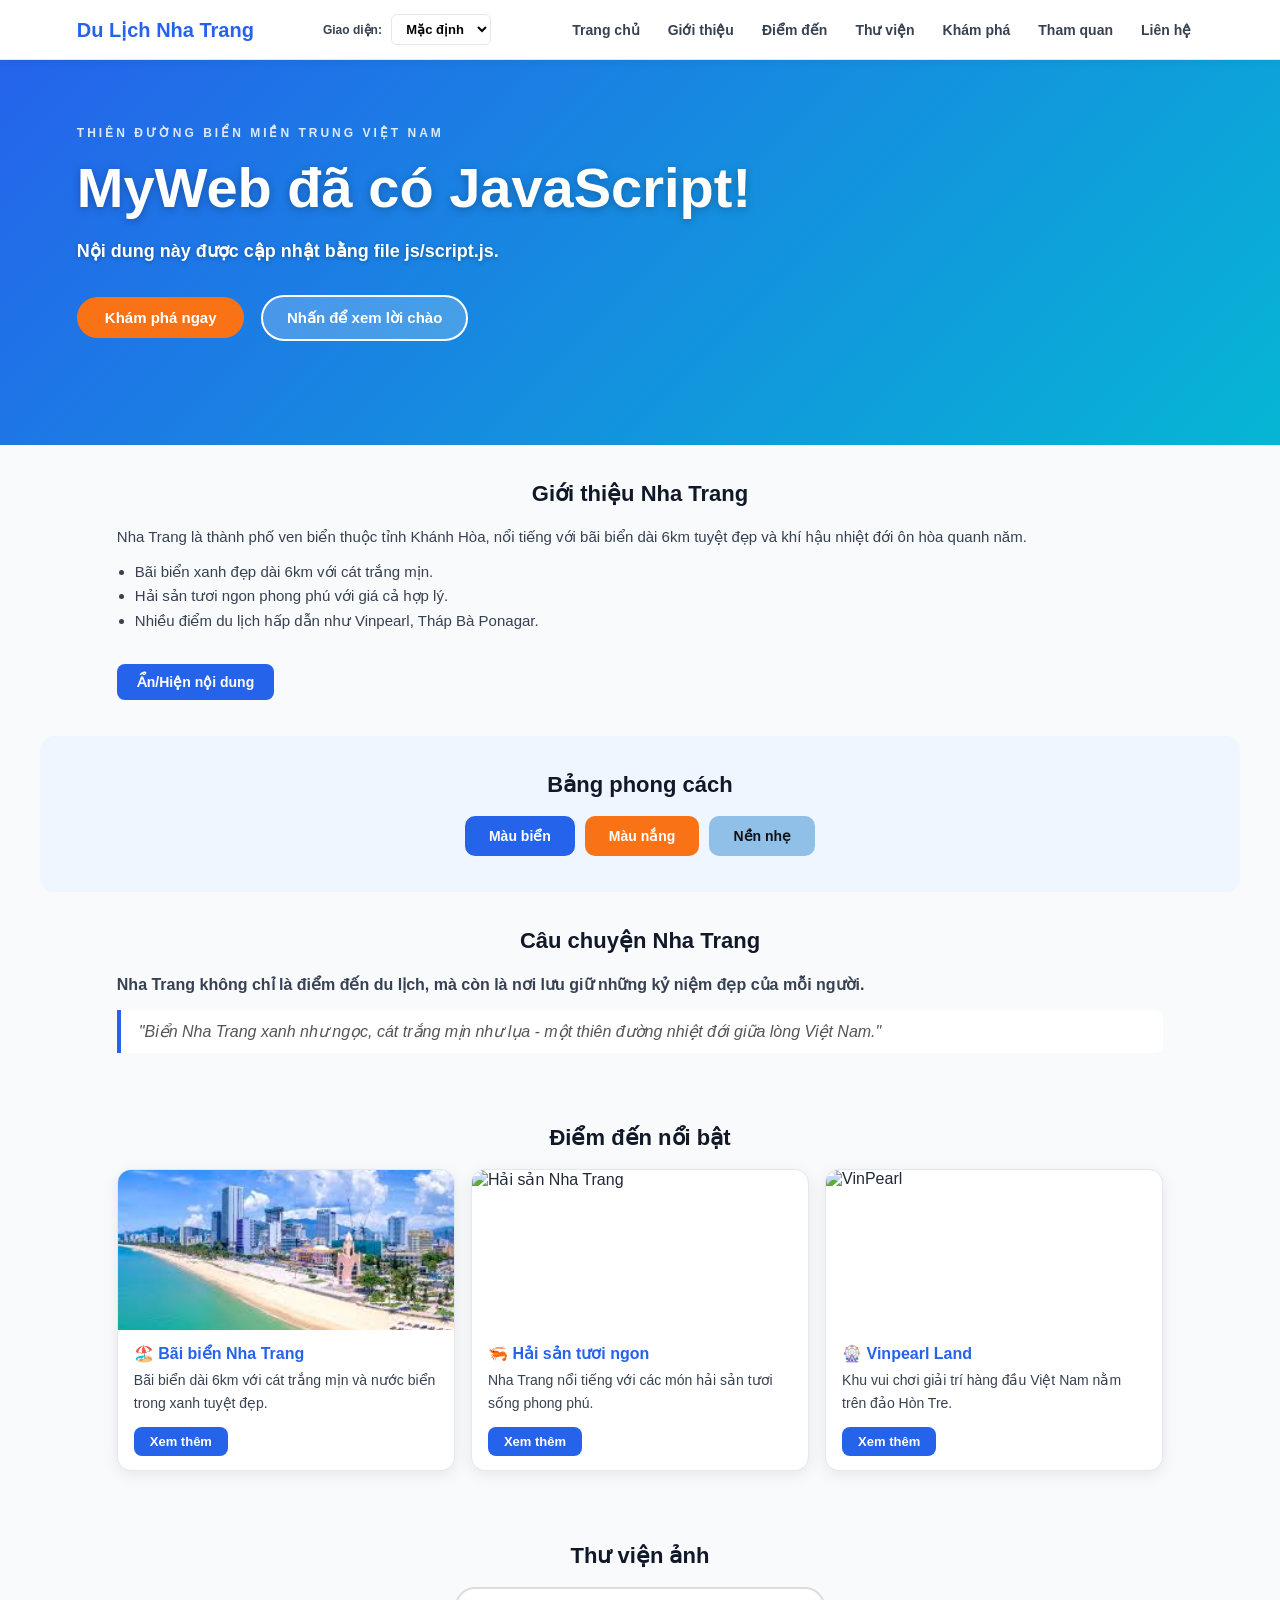
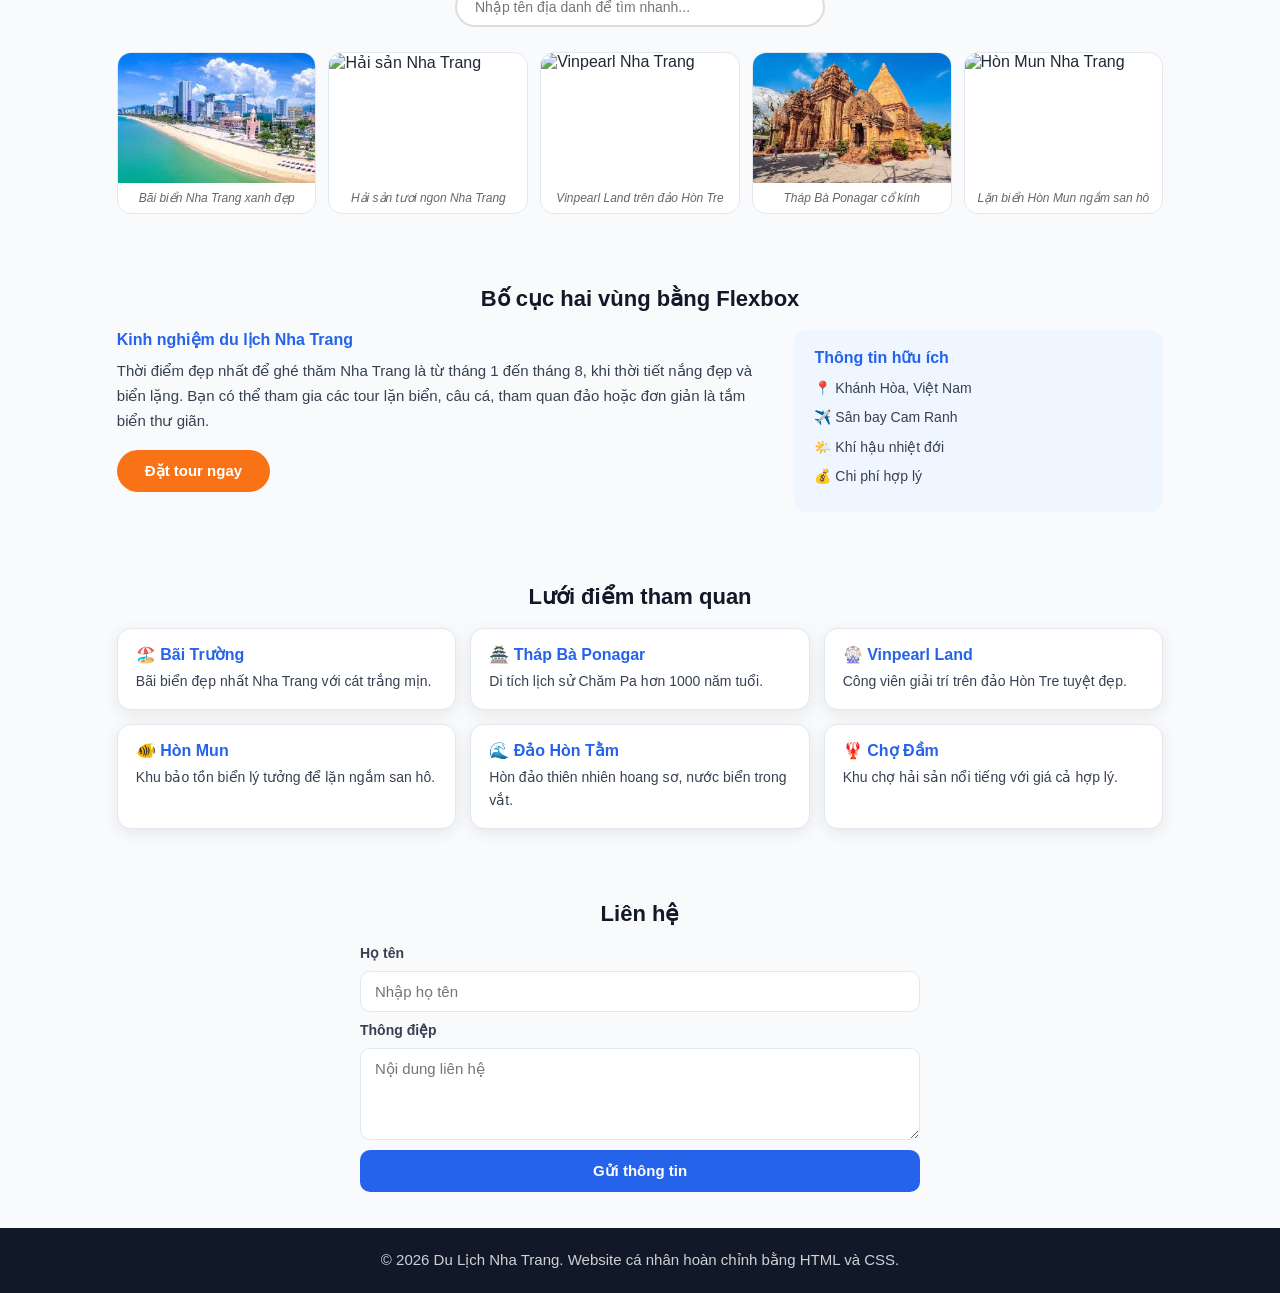
==== commit 9554ff4d: "Update index.html" ====
--- a/index.html
+++ b/index.html
@@ -9,30 +9,30 @@
 <body>
 
   <header class="site-header" id="top">
-  <div class="brand">Du Lịch Nha Trang</div>
+    <div class="brand">Du Lịch Nha Trang</div>
+    
+    <div class="theme-container">
+      <label for="themeSelect" style="font-size: 12px; font-weight: bold; margin-right: 5px;">Giao diện:</label>
+      <select id="themeSelect" class="theme-select">
+        <option value="">Mặc định</option>
+        <option value="dark-mode">Nền tối</option>
+        <option value="warm-mode">Nền ấm</option>
+      </select>
+    </div>
   
-  <div class="theme-container">
-    <label for="themeSelect" style="font-size: 12px; font-weight: bold; margin-right: 5px;">Giao diện:</label>
-    <select id="themeSelect" class="theme-select">
-      <option value="">Mặc định</option>
-      <option value="dark-mode">Nền tối</option>
-      <option value="warm-mode">Nền ấm</option>
-    </select>
-  </div>
-
-  <button id="menuToggle" class="menu-toggle">☰ Menu</button>
-  
-  <nav class="main-nav" id="mainMenu" aria-label="Điều hướng chính">
-    <a href="#hero">Trang chủ</a>
-    <a href="#about">Giới thiệu</a>
-    <a href="#features">Điểm đến</a>
-    <a href="#gallery">Thư viện</a>
-    <a href="#layout">Khám phá</a>
-    <a href="#portfolio">Tham quan</a>
-    <a href="#contact">Liên hệ</a>
-  </nav>
-</header>
-  
+    <button id="menuToggle" class="menu-toggle">☰ Menu</button>
+    
+    <nav class="main-nav" id="mainMenu" aria-label="Điều hướng chính">
+      <a href="#hero">Trang chủ</a>
+      <a href="#about">Giới thiệu</a>
+      <a href="#features">Điểm đến</a>
+      <a href="#gallery">Thư viện</a>
+      <a href="#layout">Khám phá</a>
+      <a href="#portfolio">Tham quan</a>
+      <a href="#contact">Liên hệ</a>
+    </nav>
+  </header>
+    
 
 <main>
 
@@ -107,24 +107,29 @@
 
   <section class="section gallery-section" id="gallery">
     <h2>Thư viện ảnh</h2>
+
+    <div class="search-box-container">
+      <input type="text" id="searchInput" placeholder="Nhập tên địa danh để tìm nhanh...">
+    </div>
+
     <div class="image-strip">
-      <figure>
+      <figure class="search-item">
         <img src="img/biennhatrang.jpg" alt="Biển Nha Trang">
         <figcaption>Bãi biển Nha Trang xanh đẹp</figcaption>
       </figure>
-      <figure>
+      <figure class="search-item">
         <img src="img/haisannhatrang.jpg" alt="Hải sản Nha Trang">
         <figcaption>Hải sản tươi ngon Nha Trang</figcaption>
       </figure>
-      <figure>
+      <figure class="search-item">
         <img src="img/vin.jpg" alt="Vinpearl Nha Trang">
         <figcaption>Vinpearl Land trên đảo Hòn Tre</figcaption>
       </figure>
-      <figure>
+      <figure class="search-item">
         <img src="img/thapba.jpg" alt="Tháp Bà Ponagar">
         <figcaption>Tháp Bà Ponagar cổ kính</figcaption>
       </figure>
-      <figure>
+      <figure class="search-item">
         <img src="img/honmun.jpg" alt="Hòn Mun Nha Trang">
         <figcaption>Lặn biển Hòn Mun ngắm san hô</figcaption>
       </figure>
--- a/css/styletonghop.css
+++ b/css/styletonghop.css
@@ -545,3 +545,81 @@
     display: flex;
   }
 }
+/* ============================================================
+   BÀI 6: CSS ĐỔI CHỦ ĐỀ GIAO DIỆN (THEME SELECT)
+   ============================================================ */
+
+/* Định dạng một chút cho hộp chọn select nhìn đẹp hơn */
+.theme-select {
+  padding: 6px 10px;
+  border-radius: 6px;
+  border: 1px solid var(--border);
+  background-color: white;
+  font-size: 13px;
+  font-weight: 600;
+  cursor: pointer;
+  outline: none;
+}
+
+/* --- TRẠNG THÁI 1: NỀN TỐI (DARK MODE) --- */
+body.dark-mode {
+  background-color: #111827 !important;
+  color: #f8fafc !important;
+}
+
+/* Khi ở nền tối, đổi màu các khối section và chữ cho dễ nhìn */
+body.dark-mode section, 
+body.dark-mode footer,
+body.dark-mode .about-section {
+  background-color: #1f2937 !important;
+  color: #f8fafc !important;
+}
+body.dark-mode h1, body.dark-mode h2, body.dark-mode h3 {
+  color: #ffffff !important;
+}
+
+/* --- TRẠNG THÁI 2: NỀN ẤM (WARM MODE) --- */
+body.warm-mode {
+  background-color: #fff7ed !important;
+  color: #431407 !important;
+}
+body.warm-mode section,
+body.warm-mode .about-section {
+  background-color: #ffedd5 !important;
+  color: #431407 !important;
+}
+/* ============================================================
+   BÀI 7: CSS Ô TÌM KIẾM NHANH (QUICK SEARCH)
+   ============================================================ */
+.search-box-container {
+  margin: 15px auto 25px auto;
+  text-align: center;
+  max-width: 400px;
+  padding: 0 15px;
+}
+
+#searchInput {
+  width: 100%;
+  padding: 10px 18px;
+  font-size: 14px;
+  border: 2px solid #ddd;
+  border-radius: 25px;
+  outline: none;
+  transition: all 0.3s ease;
+  font-weight: 500;
+}
+
+#searchInput:focus {
+  border-color: #007bff;
+  box-shadow: 0 0 6px rgba(0, 123, 255, 0.25);
+}
+
+/* Đảm bảo ô tìm kiếm đổi màu chuẩn khi đổi sang giao diện tối (Dark mode) */
+body.dark-mode #searchInput {
+  background-color: #374151;
+  border-color: #4b5563;
+  color: #ffffff;
+}
+body.dark-mode #searchInput::placeholder {
+  color: #9ca3af;
+}
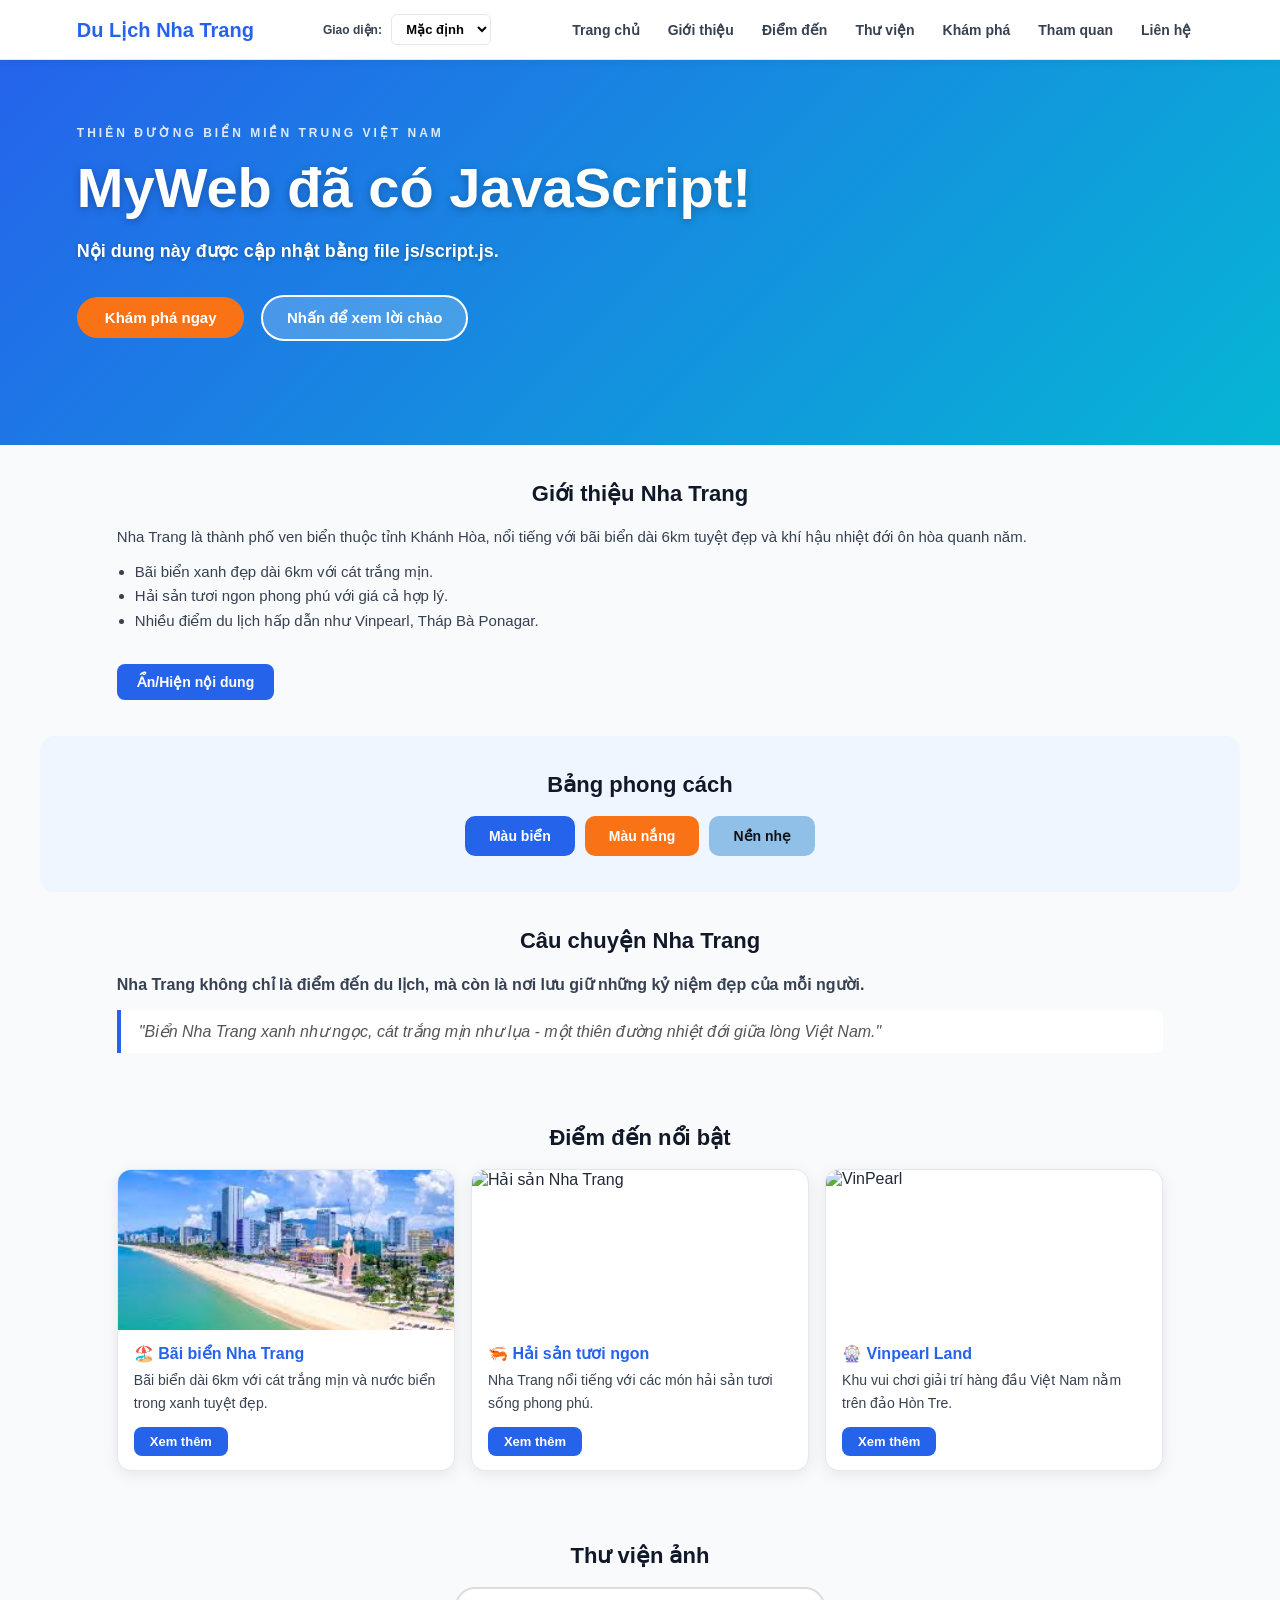
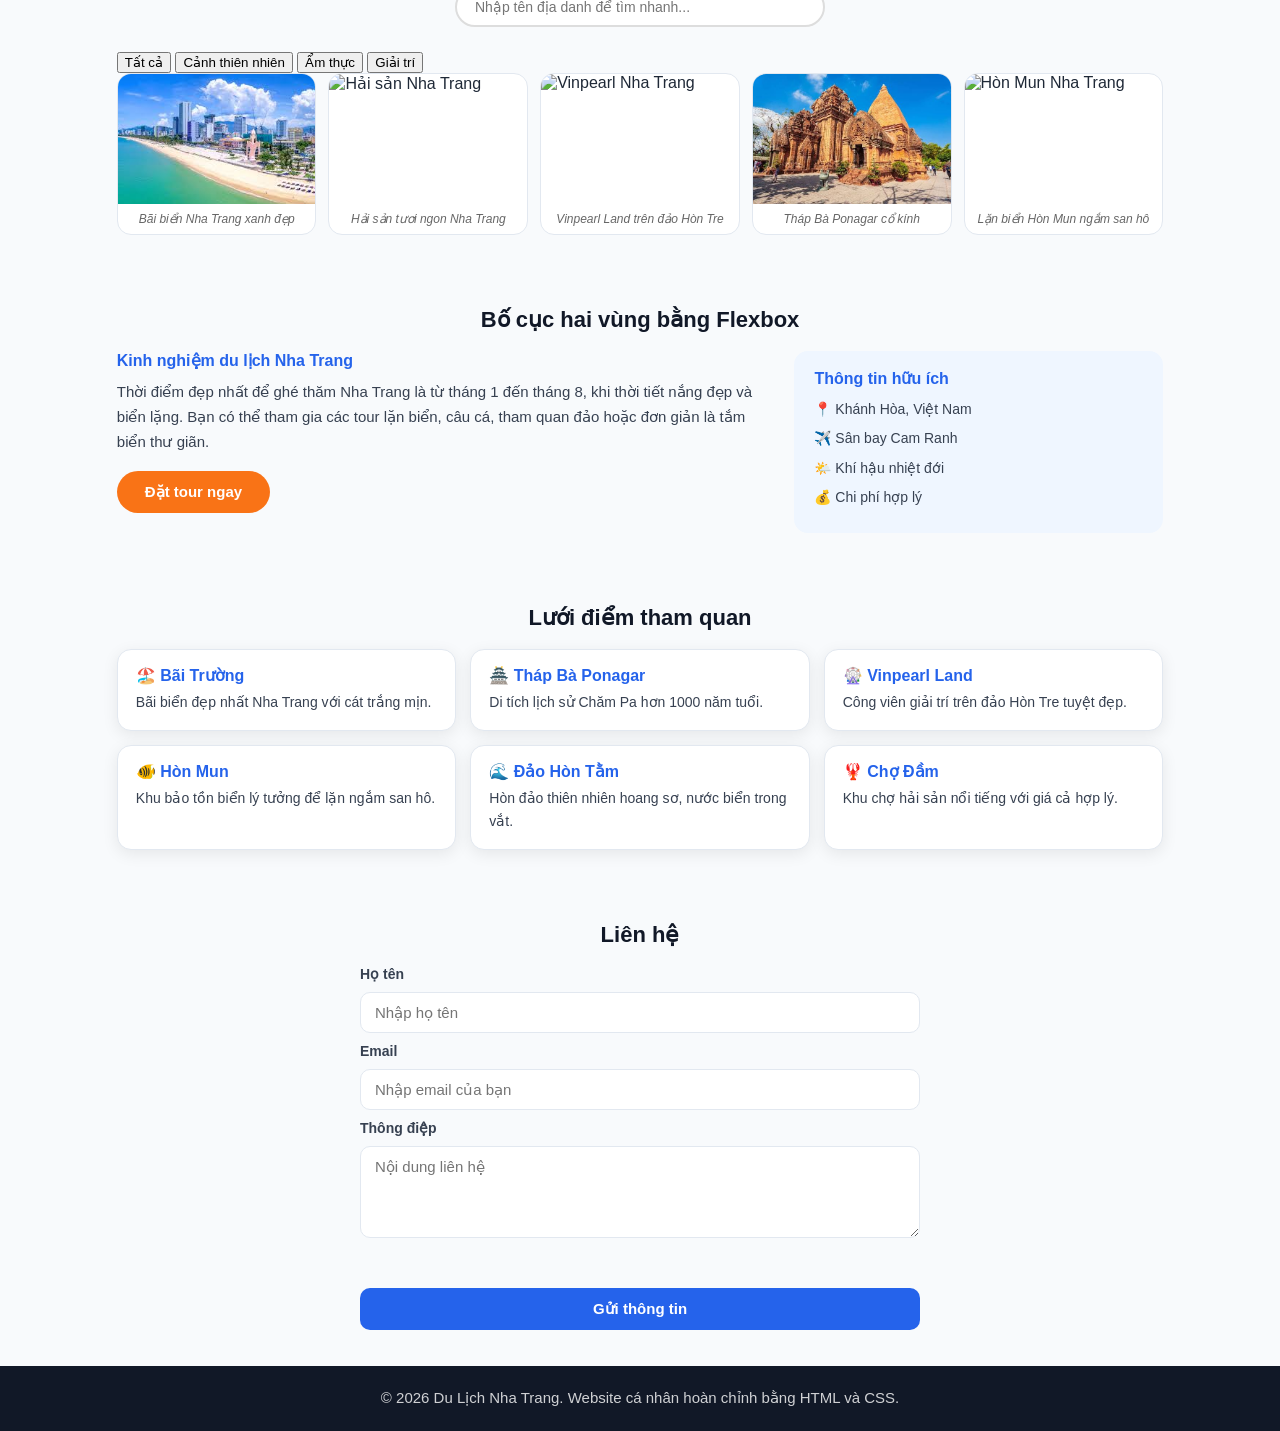
==== commit b5fc06c2: "Update index.html" ====
--- a/index.html
+++ b/index.html
@@ -112,30 +112,40 @@
       <input type="text" id="searchInput" placeholder="Nhập tên địa danh để tìm nhanh...">
     </div>
 
+    <div class="filter-buttons-container">
+      <button class="filter-btn" data-filter="all">Tất cả</button>
+      <button class="filter-btn" data-filter="nature">Cảnh thiên nhiên</button>
+      <button class="filter-btn" data-filter="food">Ẩm thực</button>
+      <button class="filter-btn" data-filter="fun">Giải trí</button>
+    </div>
+
     <div class="image-strip">
-      <figure class="search-item">
+      <figure class="search-item gallery-item" data-category="nature">
         <img src="img/biennhatrang.jpg" alt="Biển Nha Trang">
         <figcaption>Bãi biển Nha Trang xanh đẹp</figcaption>
       </figure>
-      <figure class="search-item">
+
+      <figure class="search-item gallery-item" data-category="food">
         <img src="img/haisannhatrang.jpg" alt="Hải sản Nha Trang">
         <figcaption>Hải sản tươi ngon Nha Trang</figcaption>
       </figure>
-      <figure class="search-item">
+
+      <figure class="search-item gallery-item" data-category="fun">
         <img src="img/vin.jpg" alt="Vinpearl Nha Trang">
         <figcaption>Vinpearl Land trên đảo Hòn Tre</figcaption>
       </figure>
-      <figure class="search-item">
+
+      <figure class="search-item gallery-item" data-category="nature">
         <img src="img/thapba.jpg" alt="Tháp Bà Ponagar">
         <figcaption>Tháp Bà Ponagar cổ kính</figcaption>
       </figure>
-      <figure class="search-item">
+
+      <figure class="search-item gallery-item" data-category="nature">
         <img src="img/honmun.jpg" alt="Hòn Mun Nha Trang">
         <figcaption>Lặn biển Hòn Mun ngắm san hô</figcaption>
       </figure>
     </div>
   </section>
-
   <section class="section layout-section" id="layout">
     <h2>Bố cục hai vùng bằng Flexbox</h2>
     <div class="content-layout">
@@ -186,11 +196,18 @@
 
   <section class="section contact-section" id="contact">
     <h2>Liên hệ</h2>
-    <form class="contact-form" action="#" method="post">
+    <form class="contact-form" id="contactForm" action="#" method="post">
       <label for="fullName">Họ tên</label>
       <input id="fullName" name="fullName" type="text" placeholder="Nhập họ tên">
+      
+      <label for="email">Email</label>
+      <input id="email" name="email" type="text" placeholder="Nhập email của bạn">
+      
       <label for="message">Thông điệp</label>
       <textarea id="message" name="message" rows="4" placeholder="Nội dung liên hệ"></textarea>
+      
+      <p id="formMessage" style="font-weight: bold; margin-top: 10px; min-height: 20px;"></p>
+      
       <button type="submit">Gửi thông tin</button>
     </form>
   </section>
